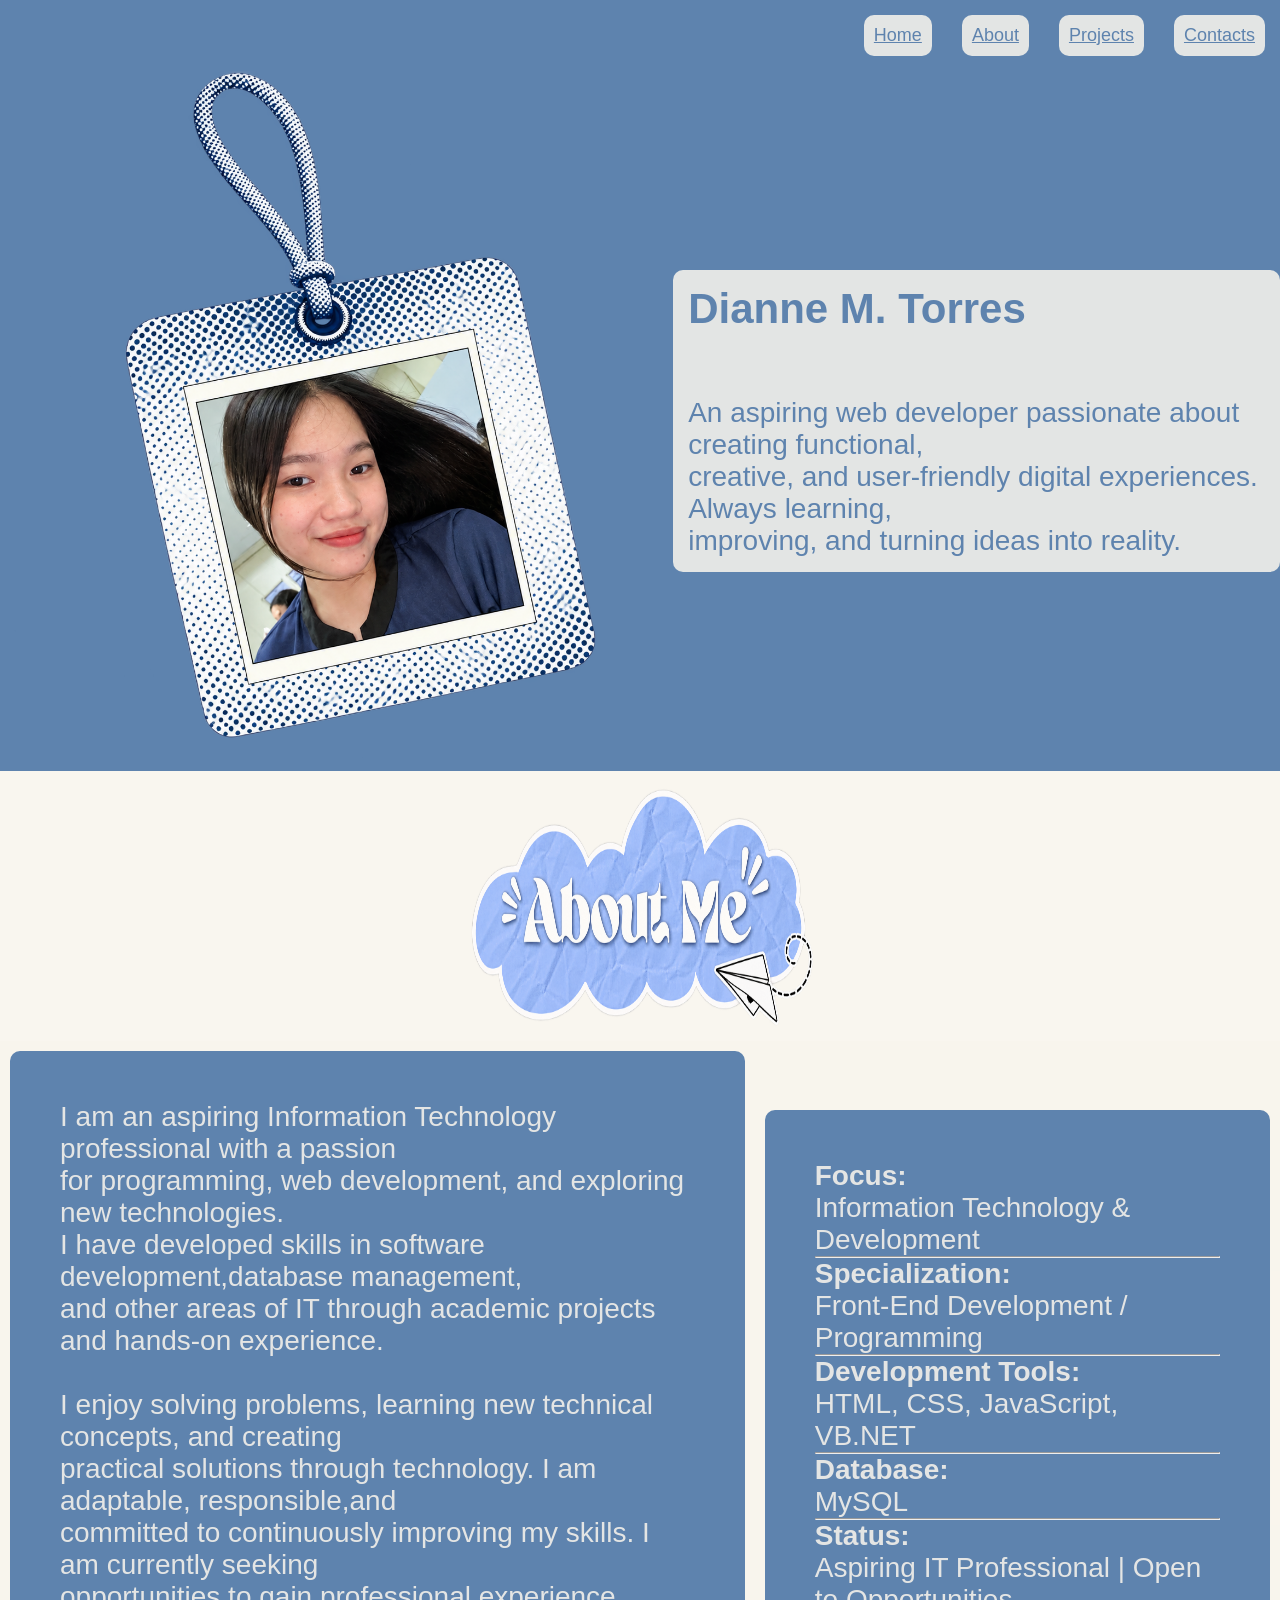
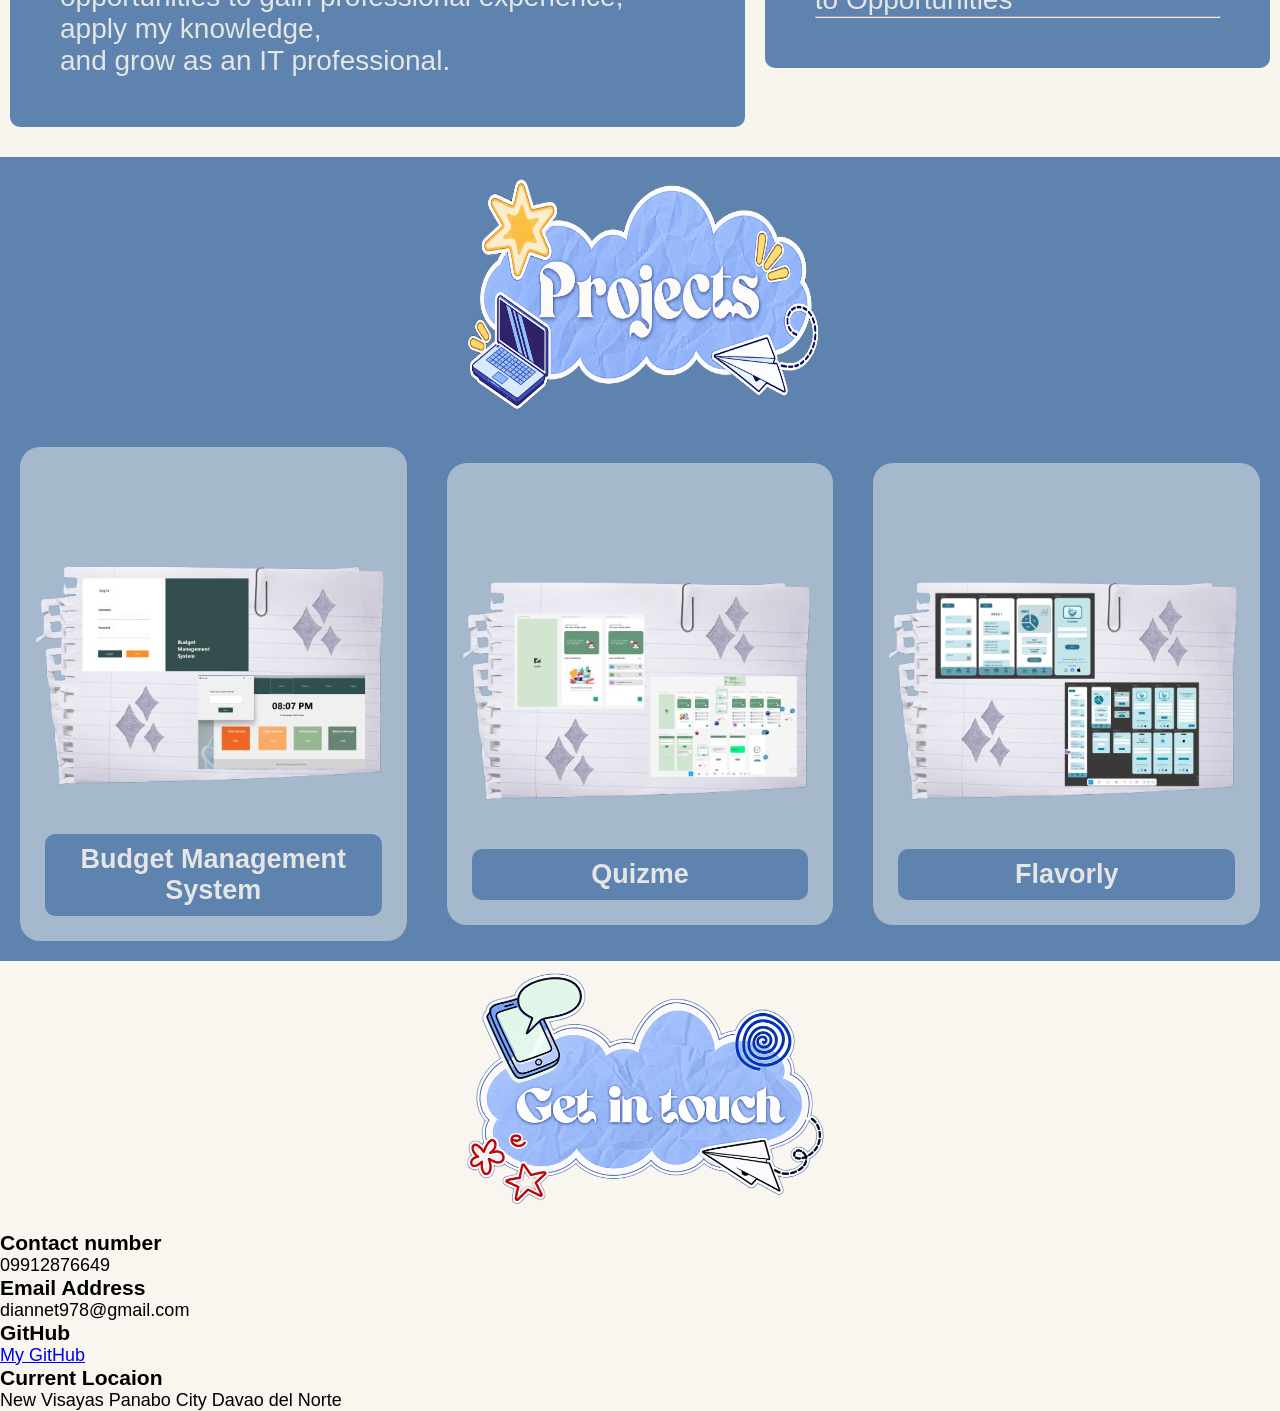
==== index.html @ 31f9a226 "Add files via upload" ====
<!DOCTYPE html>
<html lang="en">

<head>
    <meta charset="UTF-8">
    <meta name="viewport" content="width=device-width, initial-scale=1.0">
    <title>Login</title>
    <link rel="stylesheet" href="mystyle.css">
</head>

<body>

<main>
        <nav>
            <a href="#hme" >Home</a>
            <a href="#about" >About</a>
            <a href="#projects" >Projects</a>
            <a href="#Contact">Contacts</a>
            
        </nav>
    
       <section class="home" id="hme">
        <img src="photos/selpi.png" alt="selpi" class="selpi">
        <div class="myDesc">
            <p><h1>Dianne M. Torres</h1><br> 
            <br>An aspiring web developer passionate about creating functional, <br>
            creative, and user-friendly digital experiences. Always learning, <br>
            improving, and turning ideas into reality.</p>
        </div>
       </section>
       
       <section class="abtm" id="about">
        <div class="abtCloud"><img src="photos/About Me Cloud Sticker.png" alt="about me" class="Cloud"></div>
        <div class="myChar">
            
           <div class="me">
            <p class="label1"></p>
            <p>I am an aspiring Information Technology professional with a passion <br>
               for programming, web development, and exploring new technologies. <br>
               I have developed skills in software development,database management, <br>
               and other areas of IT through academic projects and hands-on experience. <br> <br>

              I enjoy solving problems, learning new technical concepts, and creating <br>
              practical solutions through technology. I am adaptable, responsible,and <br>
              committed to continuously improving my skills. I am currently seeking <br>
              opportunities to gain professional experience, apply my knowledge, <br>
              and grow as an IT professional.
           </div>
              
            <div class="focus">
            <p class="label2"></p>
            <p><h4>Focus:</h4>Information Technology & Development <br> <hr> 
               <h4>Specialization:</h4>Front-End Development / Programming <br><hr>
               <h4>Development Tools:</h4>HTML, CSS, JavaScript, VB.NET <br><hr>
               <h4>Database:</h4>MySQL <br><hr>
               <h4>Status:</h4>Aspiring IT Professional | Open to Opportunities<hr>
            </p>
           </div>     
           </div>
       </section>
       <section class="proj" id="projects">
        <div class="projImg"><img src="photos/projects.png" alt="about me" class="projLabel"></div>
     
        <div class="prototype">
            <div class="proj1"><img src="photos/budgetMan.png" alt=""><p><h2>Budget Management System</h2></p>
            </div>
           <div class="proj2"> <img src="photos/QuizMe.png" alt=""><p><h2>Quizme</h2></p>
            </div>
            <div class="proj3"> <img src="photos/Flavorly.png" alt=""><p><h2>Flavorly</h2></p></div>
        </div>
       </section>
       <section class="Contacts" id="Contact">
          <div class="contactImg"> <img src="photos/contact.png" alt="contact" class="contactLabel"></div>
          <div class="contConatainer">
            <div class="CN"><h3>Contact number</h3><p>09912876649</p></div>
            <div class="EA"><h3>Email Address</h3><p>diannet978@gmail.com</p></div>
          </div>
          <div>
             <div class="GH"><h3>GitHub</h3> <a href="https://github.com/yanii11">My GitHub</a></div>
             <div class="location"><h3>Current Locaion</h3><p>New Visayas Panabo City Davao del Norte</p></div>
          </div>
        </div>

       </section>

    </main>
    <footer>
        <div></div>
    </footer>

     
</body>
</html>
---- mystyle.css ----
* {
    margin: 0;
    padding: 0;
    box-sizing: border-box;
}

body {
    font-family: Arial, sans-serif;
    font-size: 18px;
}
   
nav{
    display: flex;
    justify-content: end;   
    background-color: #5E83AE;
;
    
}
nav a {
    margin: 15px;
    margin-top: 15px;
    color: #5E83AE;
    background-color: #f9f5eddc;
    padding: 10px;
    border-radius: 10px;
    font-size: 18px;
}
.selpi{
    height: 700px;
    width: 700px;
}
.saske{
    width: 400px;
    height: 400px;
    margin-top: 500px;
}
.home{
    display: flex;
    justify-content: center;
    align-items: center;
    background-color: #5E83AE;
    font-size: 28px;
}
.myDesc{
    padding: 15px;
    background-color: #f9f5eddc;
    color: #5E83AE;
    border-radius: 10px;
}
.abtm, .Contacts{
    background-color:#f9f5eddc ;
}
.abtCloud, .projImg, .contactImg{
    display: flex;
    justify-content: center;
    align-items: center;
}
.Cloud, .projLabel, .contactLabel{
   width: 30vw;
    height:30vh;
}
.myChar{
     display: flex;
    justify-content: center;
    align-items: center;
    background-color: #f9f5eddc;
    font-size: 28px;
   padding-bottom: 20px;
   
}
.me, .focus {
     padding: 50px;
    background-color: #5E83AE;
    color: #f9f5eddc;
    border-radius: 10px;
    font-size: 28px;
    margin: 10px;
}
.proj{
    background-color: #5E83AE;
    }
  
.prototype {
    display: flex;
    justify-content: center;
    align-items: center;

}
.prototype img{
width: 100%;
    max-width: 700px;
    max-height: 700px;
}
.prototype h2 {
    text-align: center;
    background-color:#5E83AE ;
    border-radius: 10px;
    padding: 10px;
    margin: 10px;
    color:#f9f5eddc ;
}
 .proj1, .proj2, .proj3 {
    padding: 15px;
    background-color: #f9f5ed77;
    color: #5E83AE;
    border-radius: 20px;
    margin: 20px;
 }
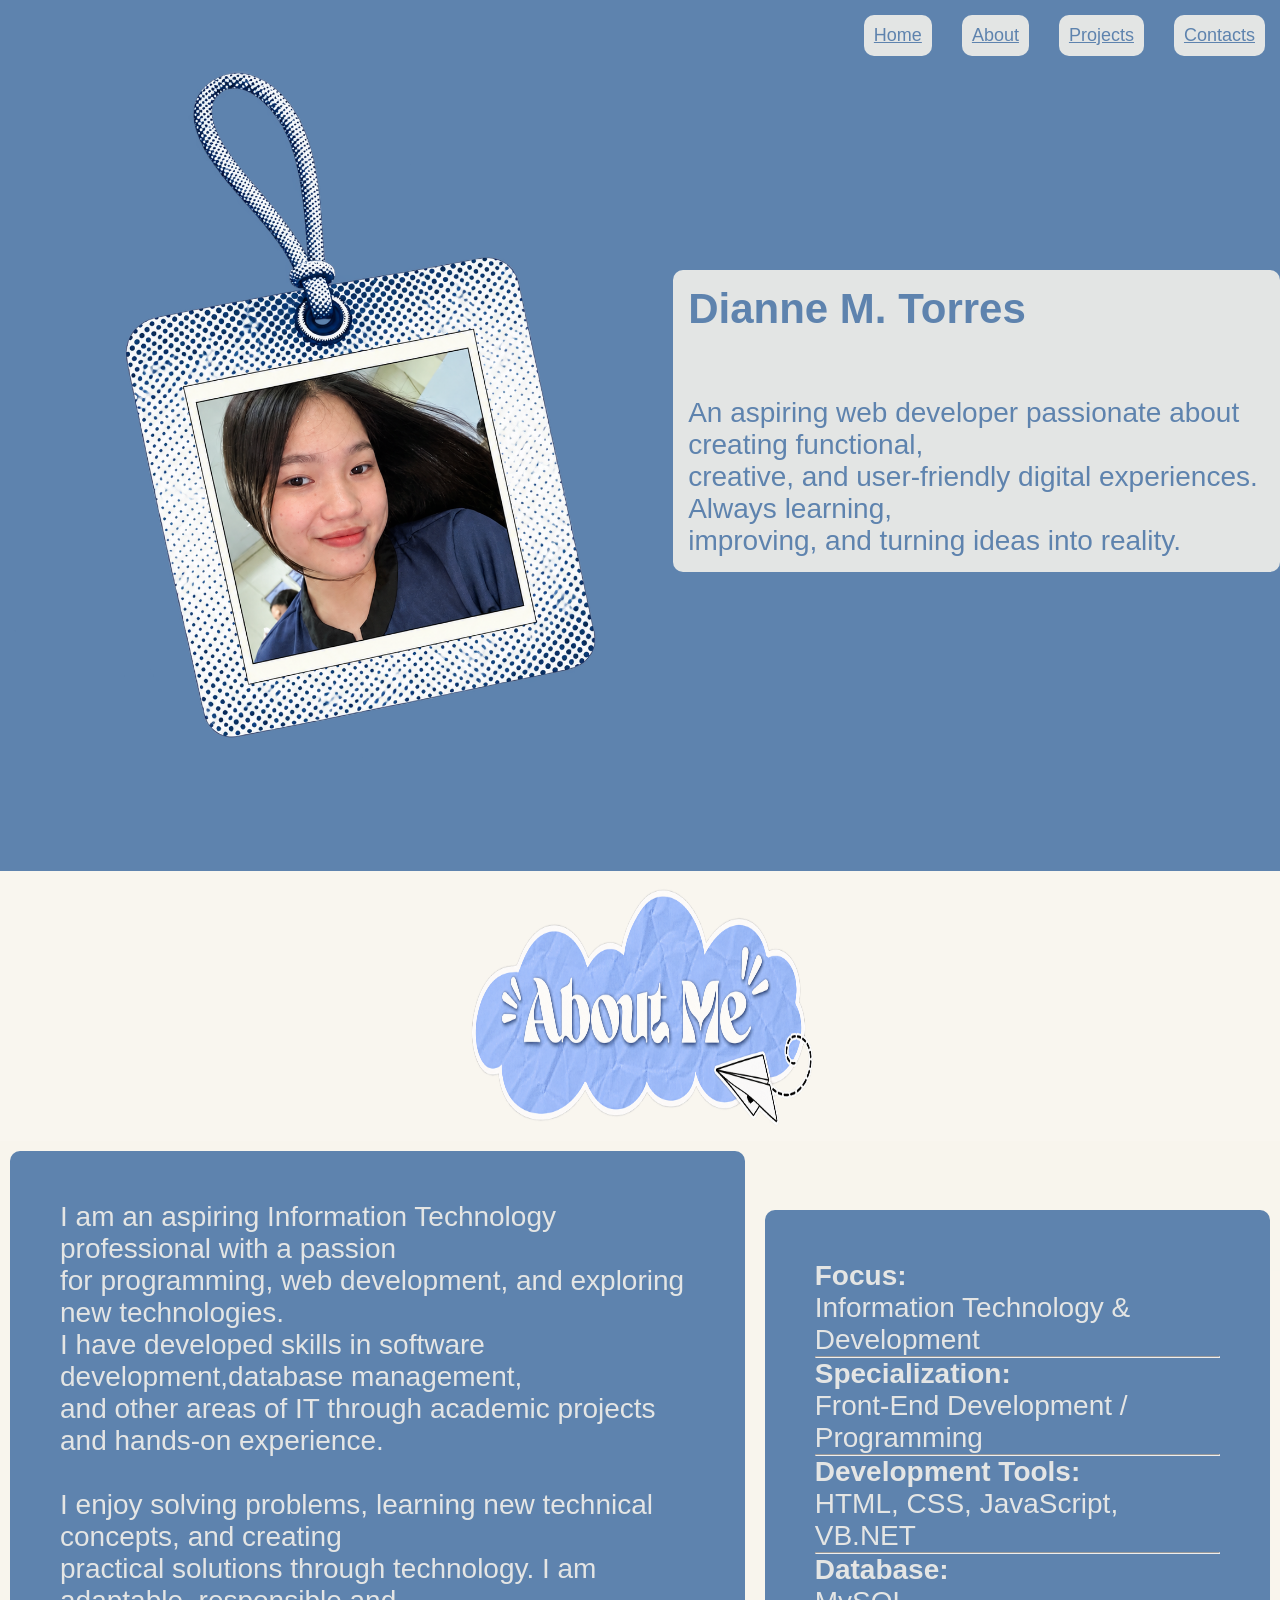
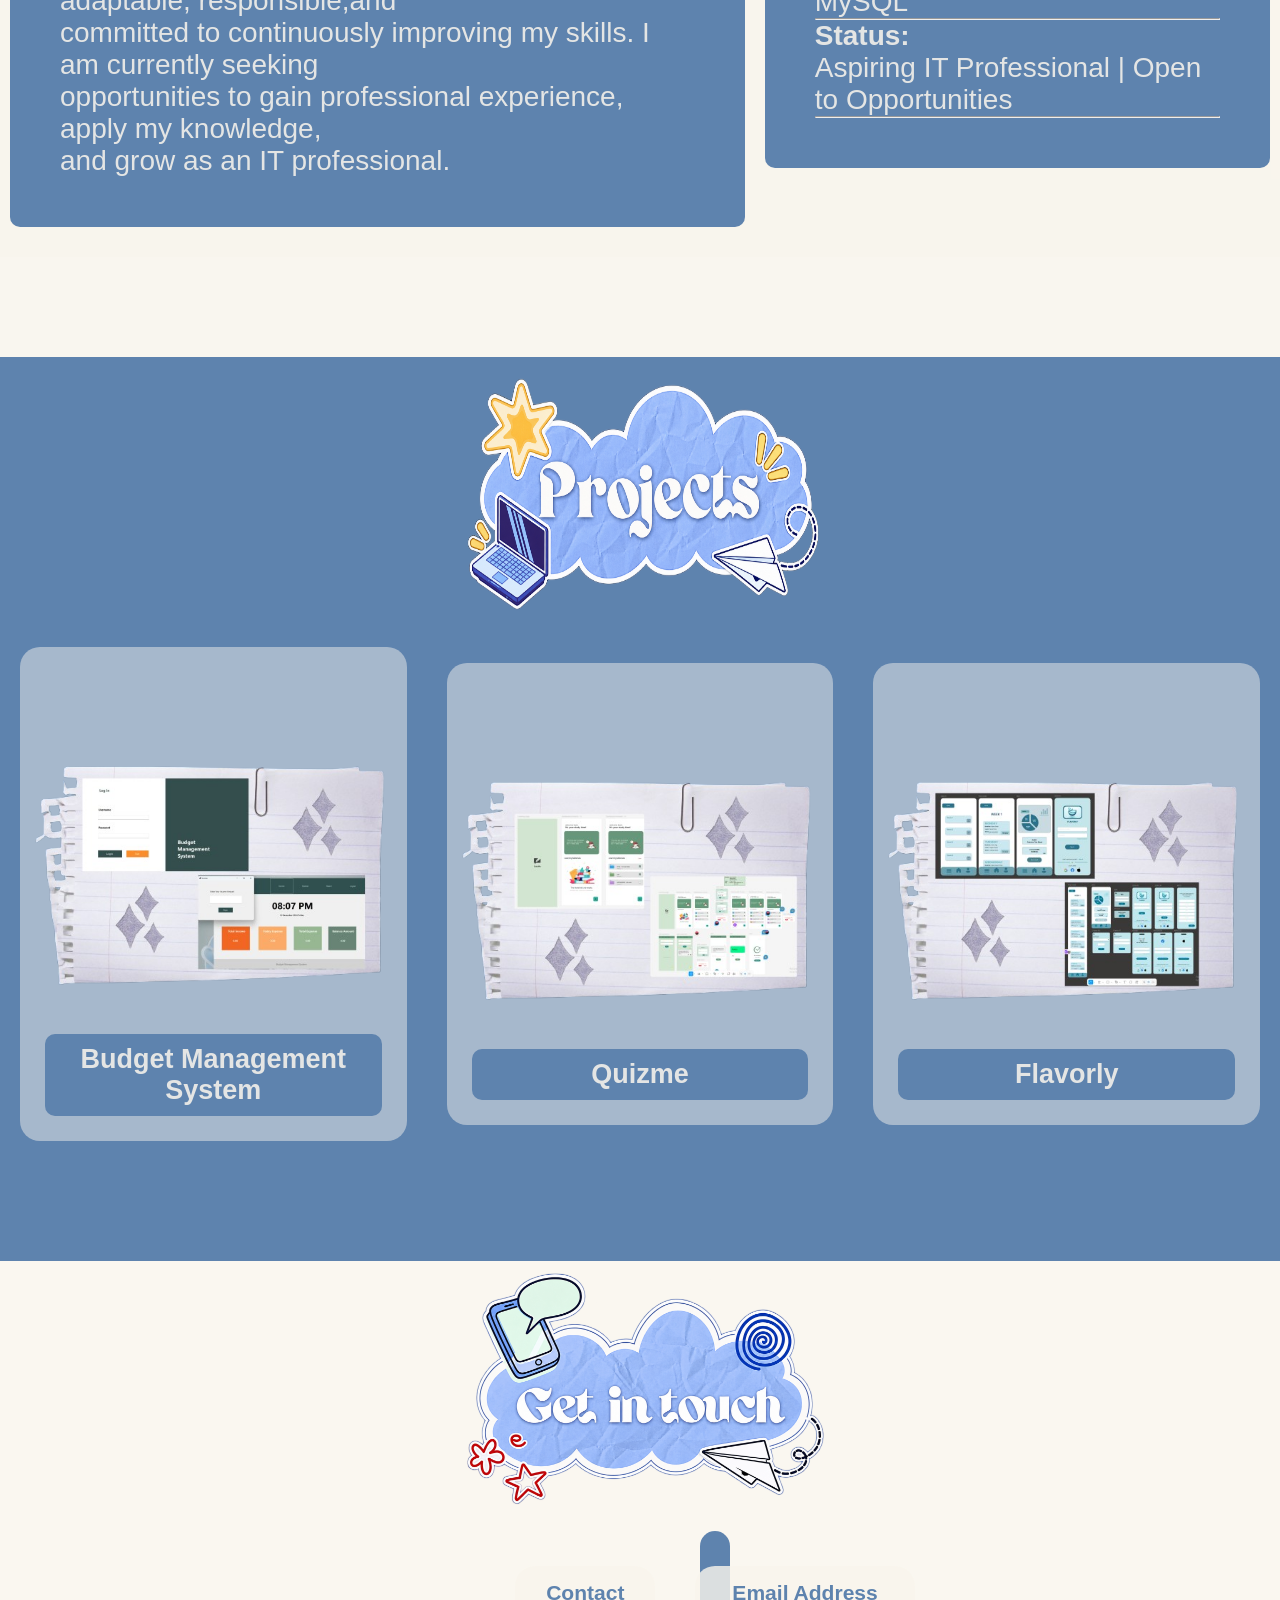
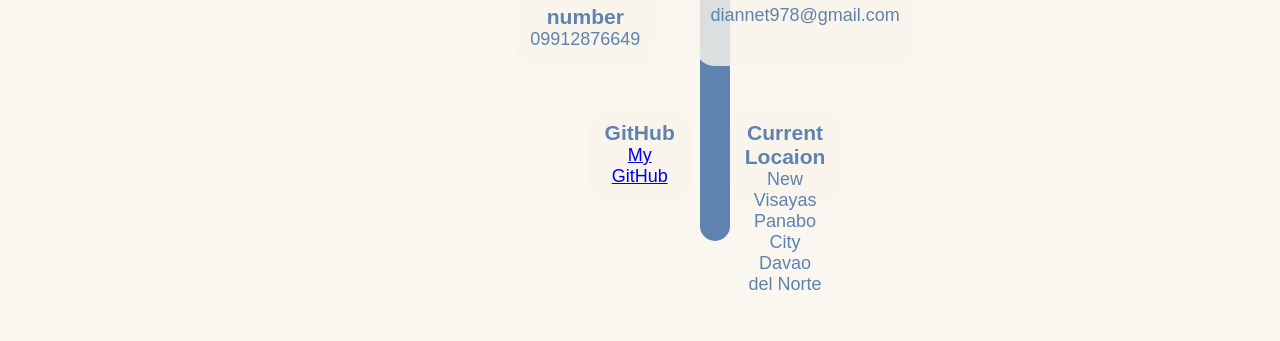
==== commit fe1c8641: "Add files via upload" ====
--- a/index.html
+++ b/index.html
@@ -71,13 +71,15 @@
        </section>
        <section class="Contacts" id="Contact">
           <div class="contactImg"> <img src="photos/contact.png" alt="contact" class="contactLabel"></div>
-          <div class="contConatainer">
+          <div class="contConatainer0">
+          <div class="contConatainer1">
             <div class="CN"><h3>Contact number</h3><p>09912876649</p></div>
             <div class="EA"><h3>Email Address</h3><p>diannet978@gmail.com</p></div>
           </div>
-          <div>
+          <div class="contConatainer2">
              <div class="GH"><h3>GitHub</h3> <a href="https://github.com/yanii11">My GitHub</a></div>
-             <div class="location"><h3>Current Locaion</h3><p>New Visayas Panabo City Davao del Norte</p></div>
+             <div class="loc"><h3>Current Locaion</h3><p>New Visayas Panabo City
+                Davao del Norte</p></div>
           </div>
         </div>
 
--- a/mystyle.css
+++ b/mystyle.css
@@ -40,8 +40,9 @@
     align-items: center;
     background-color: #5E83AE;
     font-size: 28px;
+    padding-bottom: 100px;
 }
-.myDesc{
+.myDesc, .contConatainer0{
     padding: 15px;
     background-color: #f9f5eddc;
     color: #5E83AE;
@@ -49,6 +50,8 @@
 }
 .abtm, .Contacts{
     background-color:#f9f5eddc ;
+    padding-bottom: 100px;
+
 }
 .abtCloud, .projImg, .contactImg{
     display: flex;
@@ -78,13 +81,13 @@
 }
 .proj{
     background-color: #5E83AE;
+    padding-bottom: 100px;
     }
-  
-.prototype {
+    
+.prototype, .contConatainer1, .contConatainer2 {
     display: flex;
     justify-content: center;
     align-items: center;
-
 }
 .prototype img{
 width: 100%;
@@ -106,5 +109,32 @@
     border-radius: 20px;
     margin: 20px;
  }
+ .contConatainer0{
+    background-color: #5E83AE;
+    padding: -100px;
+    border-radius: 30px;
+    margin-left: 700px;
+    margin-right: 700px;
+    
+    
+ }
+ .CN, .GH, .loc, .EA{
+     padding: 15px;
+    background-color: #f9f5edce;
+    color: #5E83AE;
+    border-radius: 20px;
+    margin: 20px;
+    height: 100px;
+    width: 230px;
+    text-align: center;
+ }
+ footer{
+    background-color: #5E83AE;
+ }
+ .Contacts{
+    background-color: #f9f5edce;
+    padding-bottom: 100px;
+    
+ }
 
     
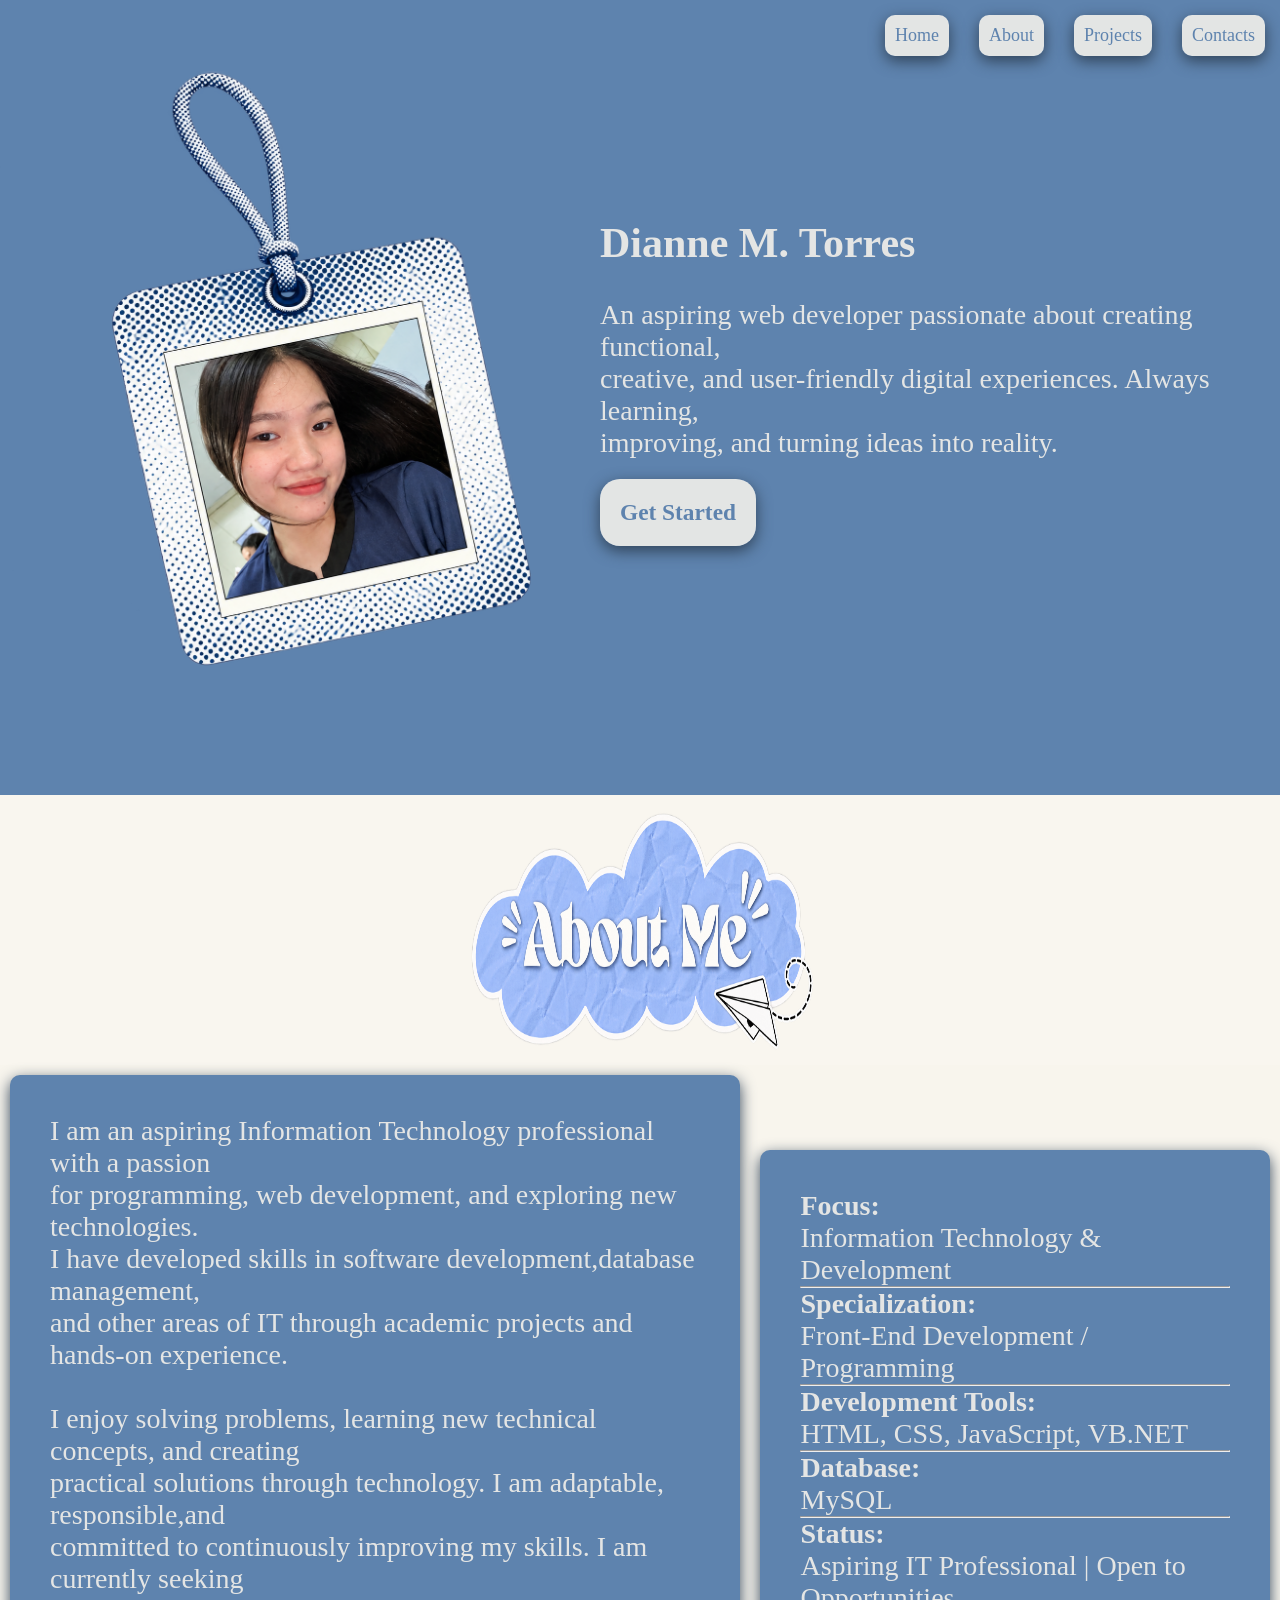
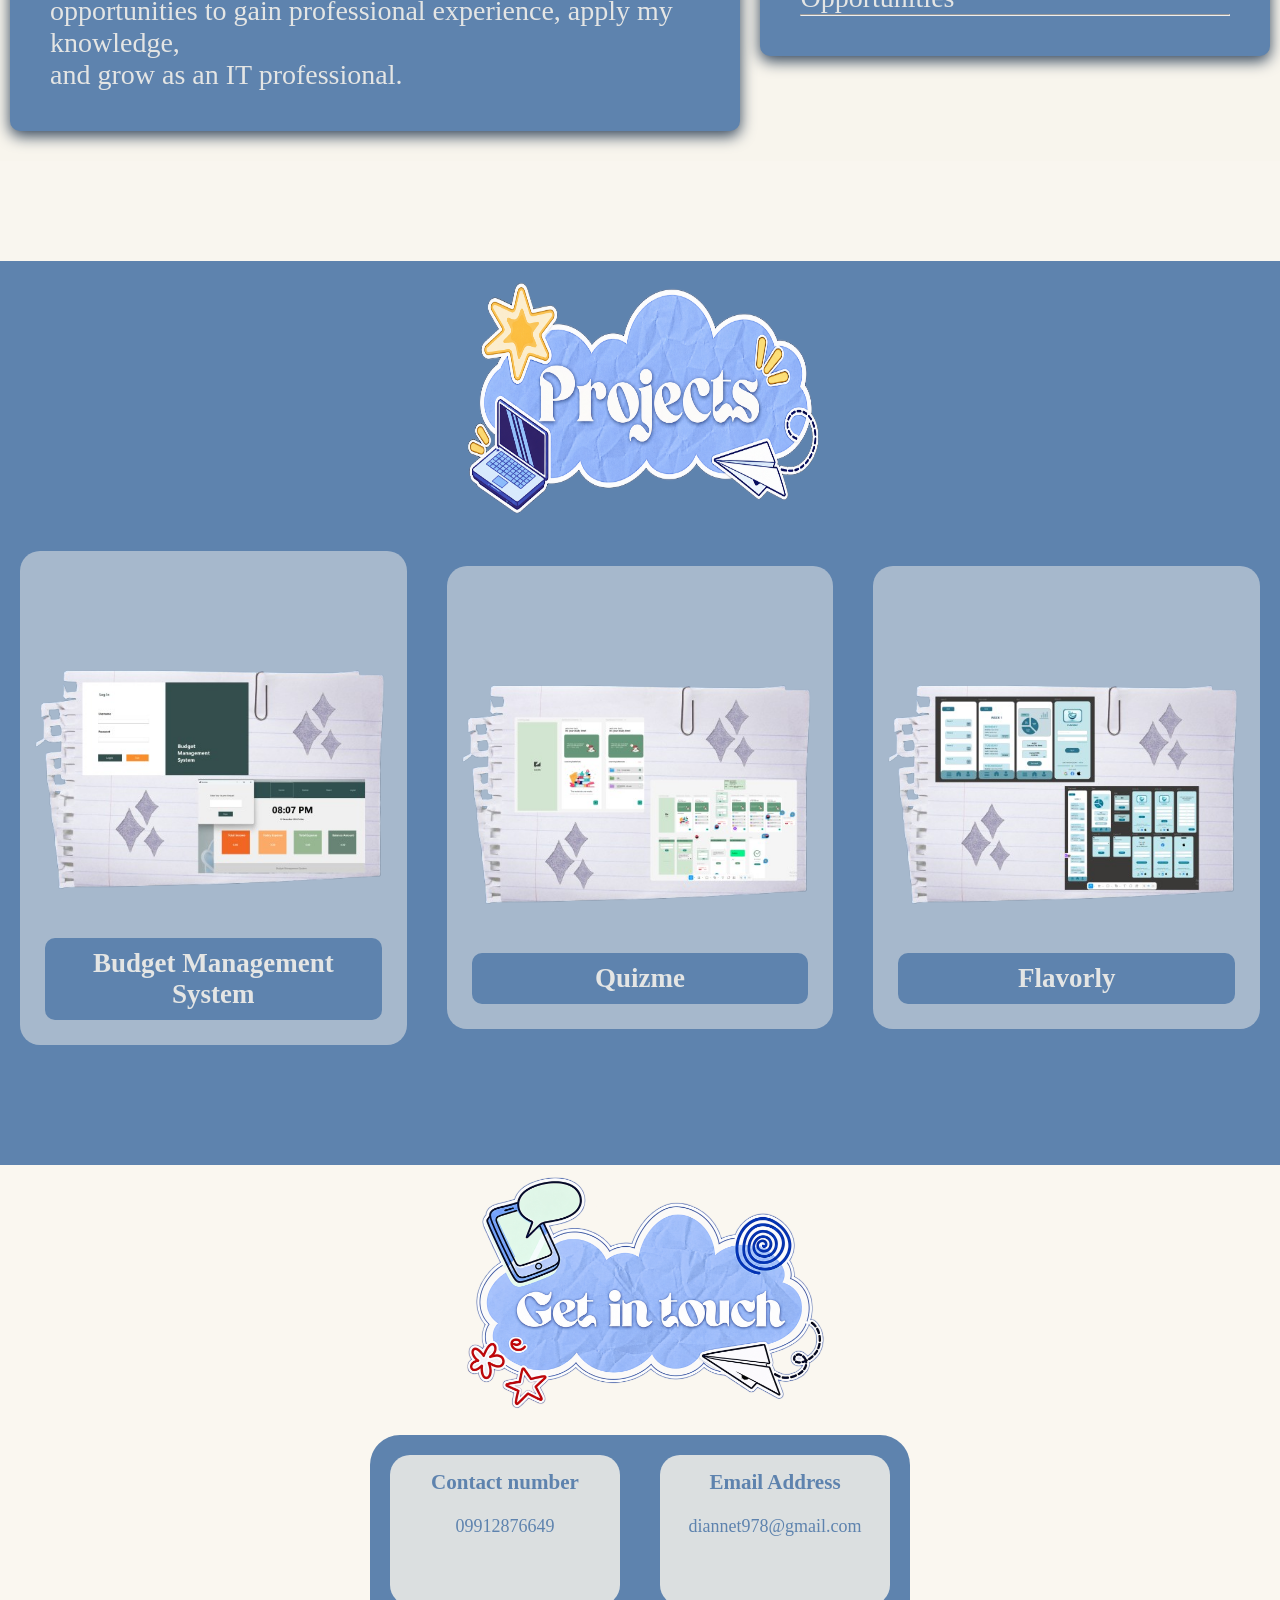
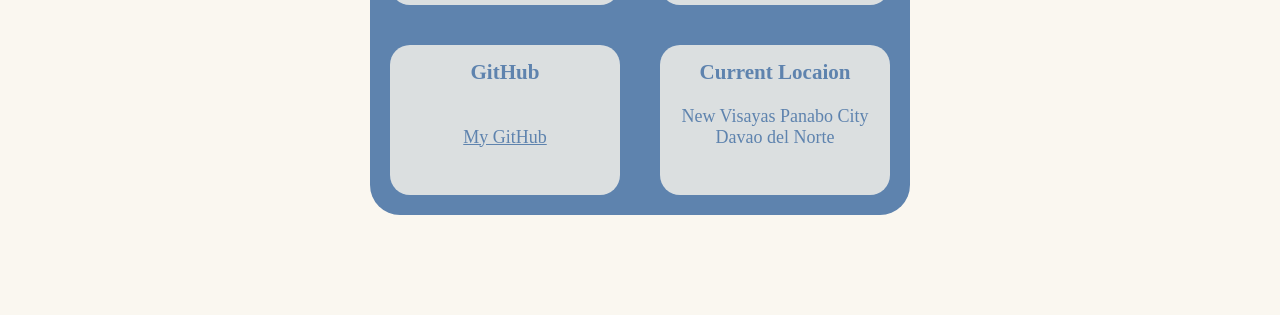
==== commit b88cf96c: "Add files via upload" ====
--- a/index.html
+++ b/index.html
@@ -1,95 +1,128 @@
 <!DOCTYPE html>
 <html lang="en">
 
-<head>
-    <meta charset="UTF-8">
-    <meta name="viewport" content="width=device-width, initial-scale=1.0">
-    <title>Login</title>
-    <link rel="stylesheet" href="mystyle.css">
-</head>
+    <head>
+        <meta charset="UTF-8">
+        <meta name="viewport" content="width=device-width, initial-scale=1.0">
+        <title>Login</title>
+        <link rel="stylesheet" href="mystyle.css">
+    </head>
 
-<body>
+    <body>
 
-<main>
-        <nav>
-            <a href="#hme" >Home</a>
-            <a href="#about" >About</a>
-            <a href="#projects" >Projects</a>
-            <a href="#Contact">Contacts</a>
-            
-        </nav>
-    
-       <section class="home" id="hme">
-        <img src="photos/selpi.png" alt="selpi" class="selpi">
-        <div class="myDesc">
-            <p><h1>Dianne M. Torres</h1><br> 
-            <br>An aspiring web developer passionate about creating functional, <br>
-            creative, and user-friendly digital experiences. Always learning, <br>
-            improving, and turning ideas into reality.</p>
-        </div>
-       </section>
-       
-       <section class="abtm" id="about">
-        <div class="abtCloud"><img src="photos/About Me Cloud Sticker.png" alt="about me" class="Cloud"></div>
-        <div class="myChar">
-            
-           <div class="me">
-            <p class="label1"></p>
-            <p>I am an aspiring Information Technology professional with a passion <br>
-               for programming, web development, and exploring new technologies. <br>
-               I have developed skills in software development,database management, <br>
-               and other areas of IT through academic projects and hands-on experience. <br> <br>
+        <main>
+            <nav>
+                <a href="#hme">Home</a>
+                <a href="#about">About</a>
+                <a href="#projects">Projects</a>
+                <a href="#Contact">Contacts</a>
 
-              I enjoy solving problems, learning new technical concepts, and creating <br>
-              practical solutions through technology. I am adaptable, responsible,and <br>
-              committed to continuously improving my skills. I am currently seeking <br>
-              opportunities to gain professional experience, apply my knowledge, <br>
-              and grow as an IT professional.
-           </div>
-              
-            <div class="focus">
-            <p class="label2"></p>
-            <p><h4>Focus:</h4>Information Technology & Development <br> <hr> 
-               <h4>Specialization:</h4>Front-End Development / Programming <br><hr>
-               <h4>Development Tools:</h4>HTML, CSS, JavaScript, VB.NET <br><hr>
-               <h4>Database:</h4>MySQL <br><hr>
-               <h4>Status:</h4>Aspiring IT Professional | Open to Opportunities<hr>
-            </p>
-           </div>     
-           </div>
-       </section>
-       <section class="proj" id="projects">
-        <div class="projImg"><img src="photos/projects.png" alt="about me" class="projLabel"></div>
-     
-        <div class="prototype">
-            <div class="proj1"><img src="photos/budgetMan.png" alt=""><p><h2>Budget Management System</h2></p>
-            </div>
-           <div class="proj2"> <img src="photos/QuizMe.png" alt=""><p><h2>Quizme</h2></p>
-            </div>
-            <div class="proj3"> <img src="photos/Flavorly.png" alt=""><p><h2>Flavorly</h2></p></div>
-        </div>
-       </section>
-       <section class="Contacts" id="Contact">
-          <div class="contactImg"> <img src="photos/contact.png" alt="contact" class="contactLabel"></div>
-          <div class="contConatainer0">
-          <div class="contConatainer1">
-            <div class="CN"><h3>Contact number</h3><p>09912876649</p></div>
-            <div class="EA"><h3>Email Address</h3><p>diannet978@gmail.com</p></div>
-          </div>
-          <div class="contConatainer2">
-             <div class="GH"><h3>GitHub</h3> <a href="https://github.com/yanii11">My GitHub</a></div>
-             <div class="loc"><h3>Current Locaion</h3><p>New Visayas Panabo City
-                Davao del Norte</p></div>
-          </div>
-        </div>
+            </nav>
 
-       </section>
+            <section class="home" id="hme">
+                <img src="photos/selpi.png" alt="selpi" class="selpi">
+                <div>
+                    <h1>Dianne M. Torres</h1><br>
 
-    </main>
-    <footer>
-        <div></div>
-    </footer>
+                    <p>An aspiring web developer passionate about creating
+                        functional, <br>
+                        creative, and user-friendly digital experiences. Always
+                        learning, <br>
+                        improving, and turning ideas into reality.</p>
 
-     
-</body>
+                    <div class="btn">
+
+                        <a href="#Contact"> Get Started</a></div>
+                </div>
+
+            </section>
+
+            <section class="abtm" id="about">
+                <div class="abtCloud"><img
+                        src="photos/About Me Cloud Sticker.png" alt="about me"
+                        class="Cloud"></div>
+                <div class="myChar">
+
+                    <div class="me">
+                        <p class="label1"></p>
+                        <p>I am an aspiring Information Technology professional
+                            with a passion <br>
+                            for programming, web development, and exploring new
+                            technologies. <br>
+                            I have developed skills in software
+                            development,database management, <br>
+                            and other areas of IT through academic projects and
+                            hands-on experience. <br> <br>
+
+                            I enjoy solving problems, learning new technical
+                            concepts, and creating <br>
+                            practical solutions through technology. I am
+                            adaptable, responsible,and <br>
+                            committed to continuously improving my skills. I am
+                            currently seeking <br>
+                            opportunities to gain professional experience, apply
+                            my knowledge, <br>
+                            and grow as an IT professional.
+                        </div>
+
+                        <div class="focus">
+                            <p class="label2"></p>
+                            <p><h4>Focus:</h4>Information Technology &
+                                Development <br> <hr>
+                                <h4>Specialization:</h4>Front-End Development /
+                                Programming <br><hr>
+                                <h4>Development Tools:</h4>HTML, CSS,
+                                JavaScript, VB.NET <br><hr>
+                                <h4>Database:</h4>MySQL <br><hr>
+                                <h4>Status:</h4>Aspiring IT Professional | Open
+                                to Opportunities<hr>
+                            </p>
+                        </div>
+                    </div>
+                </section>
+                <section class="proj" id="projects">
+                    <div class="projImg"><img src="photos/projects.png"
+                            alt="about me" class="projLabel"></div>
+
+                    <div class="prototype">
+                        <div class="proj1"><img src="photos/budgetMan.png"
+                                alt><p><h2>Budget Management System</h2></p>
+                        </div>
+                        <div class="proj2"> <img src="photos/QuizMe.png"
+                                alt><p><h2>Quizme</h2></p>
+                        </div>
+                        <div class="proj3"> <img src="photos/Flavorly.png"
+                                alt><p><h2>Flavorly</h2></p></div>
+                    </div>
+                </section>
+                <section class="Contacts" id="Contact">
+                    <div class="contactImg"> <img src="photos/contact.png"
+                            alt="contact" class="contactLabel"></div>
+                    <div style="display: flex; justify-content: center;">
+                        <div class="contConatainer0">
+                            <div class="contConatainer1">
+                                <div class="CN"><h3>Contact
+                                        number</h3><br><p>09912876649</p></div>
+                                <div class="EA"><h3>Email
+                                        Address</h3><br><p>diannet978@gmail.com</p></div>
+                            </div>
+                            <div class="contConatainer2">
+                                <div class="GH"><h3>GitHub</h3> <br></br><a
+                                    href="https://github.com/yanii11">My
+                                    GitHub</a></div>
+                            <div class="loc"><h3>Current Locaion</h3><br><p>New
+                                    Visayas Panabo City
+                                    Davao del Norte</p></div>
+                        </div>
+                    </div>
+                </div>
+
+            </section>
+
+        </main>
+        <footer>
+            <div></div>
+        </footer>
+
+    </body>
 </html>
--- a/mystyle.css
+++ b/mystyle.css
@@ -1,140 +1,200 @@
 * {
-    margin: 0;
-    padding: 0;
-    box-sizing: border-box;
+  margin: 0;
+  padding: 0;
+  box-sizing: border-box;
 }
 
 body {
-    font-family: Arial, sans-serif;
-    font-size: 18px;
-}
-   
-nav{
-    display: flex;
-    justify-content: end;   
-    background-color: #5E83AE;
-;
-    
+  font-family: cursive;
+  font-size: 18px;
+}
+
+nav {
+  display: flex;
+  justify-content: end;
+  background-color: #5e83ae;
 }
 nav a {
-    margin: 15px;
-    margin-top: 15px;
-    color: #5E83AE;
-    background-color: #f9f5eddc;
-    padding: 10px;
-    border-radius: 10px;
-    font-size: 18px;
-}
-.selpi{
-    height: 700px;
-    width: 700px;
-}
-.saske{
-    width: 400px;
-    height: 400px;
-    margin-top: 500px;
-}
-.home{
-    display: flex;
-    justify-content: center;
-    align-items: center;
-    background-color: #5E83AE;
-    font-size: 28px;
-    padding-bottom: 100px;
-}
-.myDesc, .contConatainer0{
-    padding: 15px;
-    background-color: #f9f5eddc;
-    color: #5E83AE;
-    border-radius: 10px;
-}
-.abtm, .Contacts{
-    background-color:#f9f5eddc ;
-    padding-bottom: 100px;
-
-}
-.abtCloud, .projImg, .contactImg{
-    display: flex;
-    justify-content: center;
-    align-items: center;
-}
-.Cloud, .projLabel, .contactLabel{
-   width: 30vw;
-    height:30vh;
-}
-.myChar{
-     display: flex;
-    justify-content: center;
-    align-items: center;
-    background-color: #f9f5eddc;
-    font-size: 28px;
-   padding-bottom: 20px;
-   
-}
-.me, .focus {
-     padding: 50px;
-    background-color: #5E83AE;
-    color: #f9f5eddc;
-    border-radius: 10px;
-    font-size: 28px;
-    margin: 10px;
-}
-.proj{
-    background-color: #5E83AE;
-    padding-bottom: 100px;
-    }
-    
-.prototype, .contConatainer1, .contConatainer2 {
-    display: flex;
-    justify-content: center;
-    align-items: center;
-}
-.prototype img{
-width: 100%;
-    max-width: 700px;
-    max-height: 700px;
+  text-decoration: none;
+  margin: 15px;
+  margin-top: 15px;
+  color: #5e83ae;
+  background-color: #f9f5eddc;
+  padding: 10px;
+  border-radius: 10px;
+  font-size: 18px;
+  box-shadow: 0 5px 15px #304359;
+}
+.selpi {
+  height: auto;
+  width: 600px;
+}
+
+.home {
+  display: flex;
+  justify-content: center;
+  align-items: center;
+  background-color: #5e83ae;
+  font-size: 28px;
+  padding-bottom: 100px;
+}
+.home h1,
+p {
+  color: #f9f5eddc;
+}
+
+.btn {
+  text-decoration: none;
+  margin-top: 20px;
+  width: fit-content;
+  padding: 20px;
+  background-color: #f9f5eddc;
+  color: #5e83ae;
+  font-size: smaller;
+  font-weight: bold;
+  border-radius: 20px;
+  box-shadow: 0 5px 15px #304359;
+}
+.btn a {
+  text-decoration: none;
+}
+a:hover,
+.btn:hover {
+  padding: 18px;
+  transition: 0.1s;
+}
+
+.home a {
+  color: #5e83ae;
+}
+/*ABOUT ME*/
+.abtm,
+.Contacts {
+  background-color: #f9f5eddc;
+  padding-bottom: 100px;
+}
+.abtCloud,
+.projImg,
+.contactImg {
+  display: flex;
+  justify-content: center;
+  align-items: center;
+}
+.Cloud,
+.projLabel,
+.contactLabel {
+  width: 30vw;
+  height: 30vh;
+}
+.myChar {
+  display: flex;
+  justify-content: center;
+  align-items: center;
+  background-color: #f9f5eddc;
+  font-size: 28px;
+  padding-bottom: 20px;
+}
+
+.me,
+.focus {
+  padding: 40px;
+  background-color: #5e83ae;
+  color: #f9f5eddc;
+  border-radius: 10px;
+  font-size: 28px;
+  margin: 10px;
+  box-shadow: 0 5px 15px #304359;
+}
+.me:hover,
+.focus:hover {
+  padding: 60px;
+  transition: 0.1s;
+}
+/*PROJECT*/
+.proj {
+  background-color: #5e83ae;
+  padding-bottom: 100px;
+}
+
+.prototype,
+.contConatainer1,
+.contConatainer2 {
+  display: flex;
+  justify-content: center;
+  align-items: center;
+}
+.prototype img {
+  width: 100%;
+  max-width: 700px;
+  max-height: 700px;
+  
 }
 .prototype h2 {
-    text-align: center;
-    background-color:#5E83AE ;
-    border-radius: 10px;
-    padding: 10px;
-    margin: 10px;
-    color:#f9f5eddc ;
-}
- .proj1, .proj2, .proj3 {
-    padding: 15px;
-    background-color: #f9f5ed77;
-    color: #5E83AE;
-    border-radius: 20px;
-    margin: 20px;
- }
- .contConatainer0{
-    background-color: #5E83AE;
-    padding: -100px;
-    border-radius: 30px;
-    margin-left: 700px;
-    margin-right: 700px;
-    
-    
- }
- .CN, .GH, .loc, .EA{
-     padding: 15px;
-    background-color: #f9f5edce;
-    color: #5E83AE;
-    border-radius: 20px;
-    margin: 20px;
-    height: 100px;
-    width: 230px;
-    text-align: center;
- }
- footer{
-    background-color: #5E83AE;
- }
- .Contacts{
-    background-color: #f9f5edce;
-    padding-bottom: 100px;
-    
- }
-
-    +  text-align: center;
+  background-color: #5e83ae;
+  border-radius: 10px;
+  padding: 10px;
+  margin: 10px;
+  color: #f9f5eddc;
+}
+.proj1,
+.proj2,
+.proj3 {
+  padding: 15px;
+  background-color: #f9f5ed77;
+  color: #5e83ae;
+  border-radius: 20px;
+  margin: 20px;
+ 
+}
+.proj1:hover,
+.proj2:hover,
+.proj3:hover {
+  padding: 30px;
+  transition: 0.1s;
+   box-shadow: 0 5px 15px #304359;
+}
+.contConatainer0 {
+  background-color: #5e83ae;
+  border-radius: 30px;
+  width: min-content;
+  
+}
+.contConatainer0:hover {
+  padding: 30px;
+  transition: 0.1s;
+   box-shadow: 0 5px 15px #304359;
+}
+
+.CN,
+.GH,
+.loc,
+.EA {
+  padding: 15px;
+  background-color: #f9f5edce;
+  color: #5e83ae;
+  border-radius: 20px;
+  margin: 20px;
+  height: 150px;
+  width: 230px;
+  text-align: center;
+
+}
+.CN:hover,
+.GH:hover,
+.loc:hover,
+.EA:hover{
+  background-color: white;
+  transition: 0.1s;
+  box-shadow: 0 5px 15px #304359;
+} 
+.Contacts p {
+  color: #5e83ae;
+}
+.Contacts a {
+  color: #5e83ae;
+}
+.Contacts {
+  background-color: #f9f5edce;
+  padding-bottom: 100px;
+}
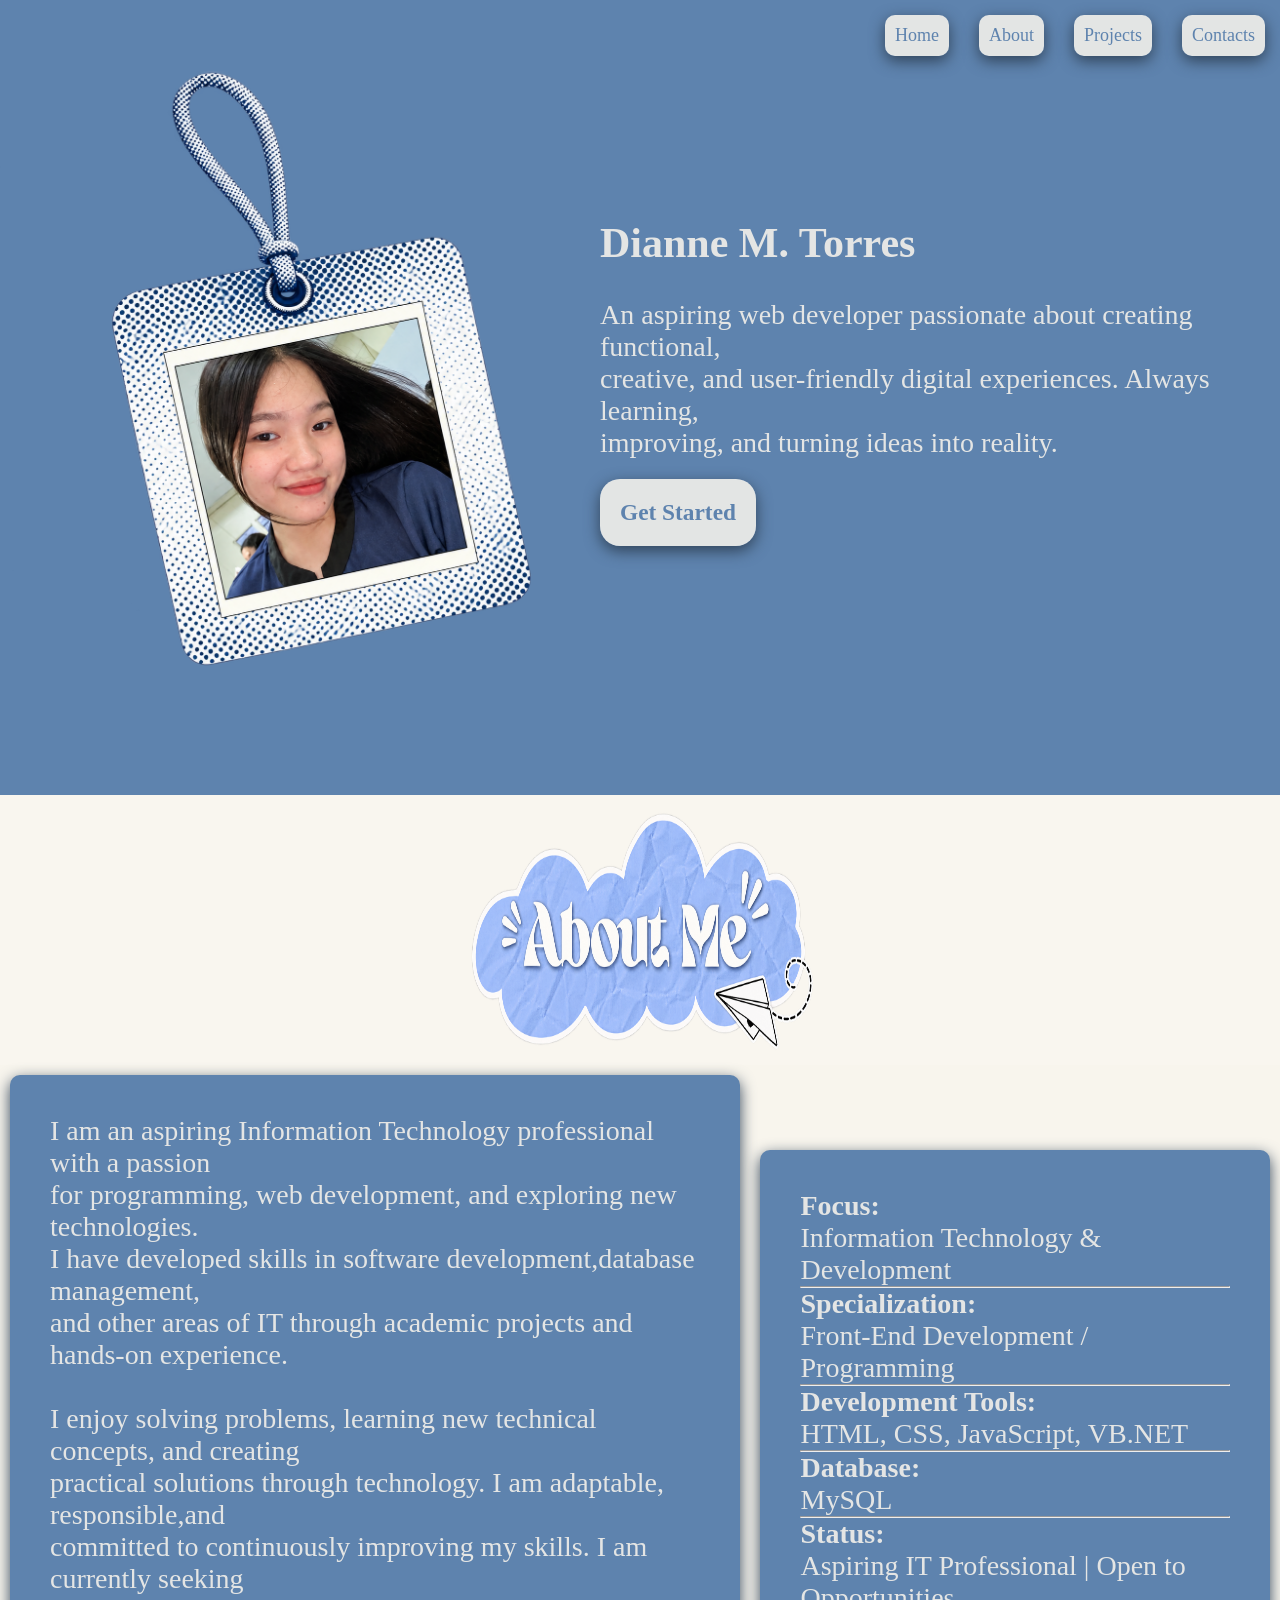
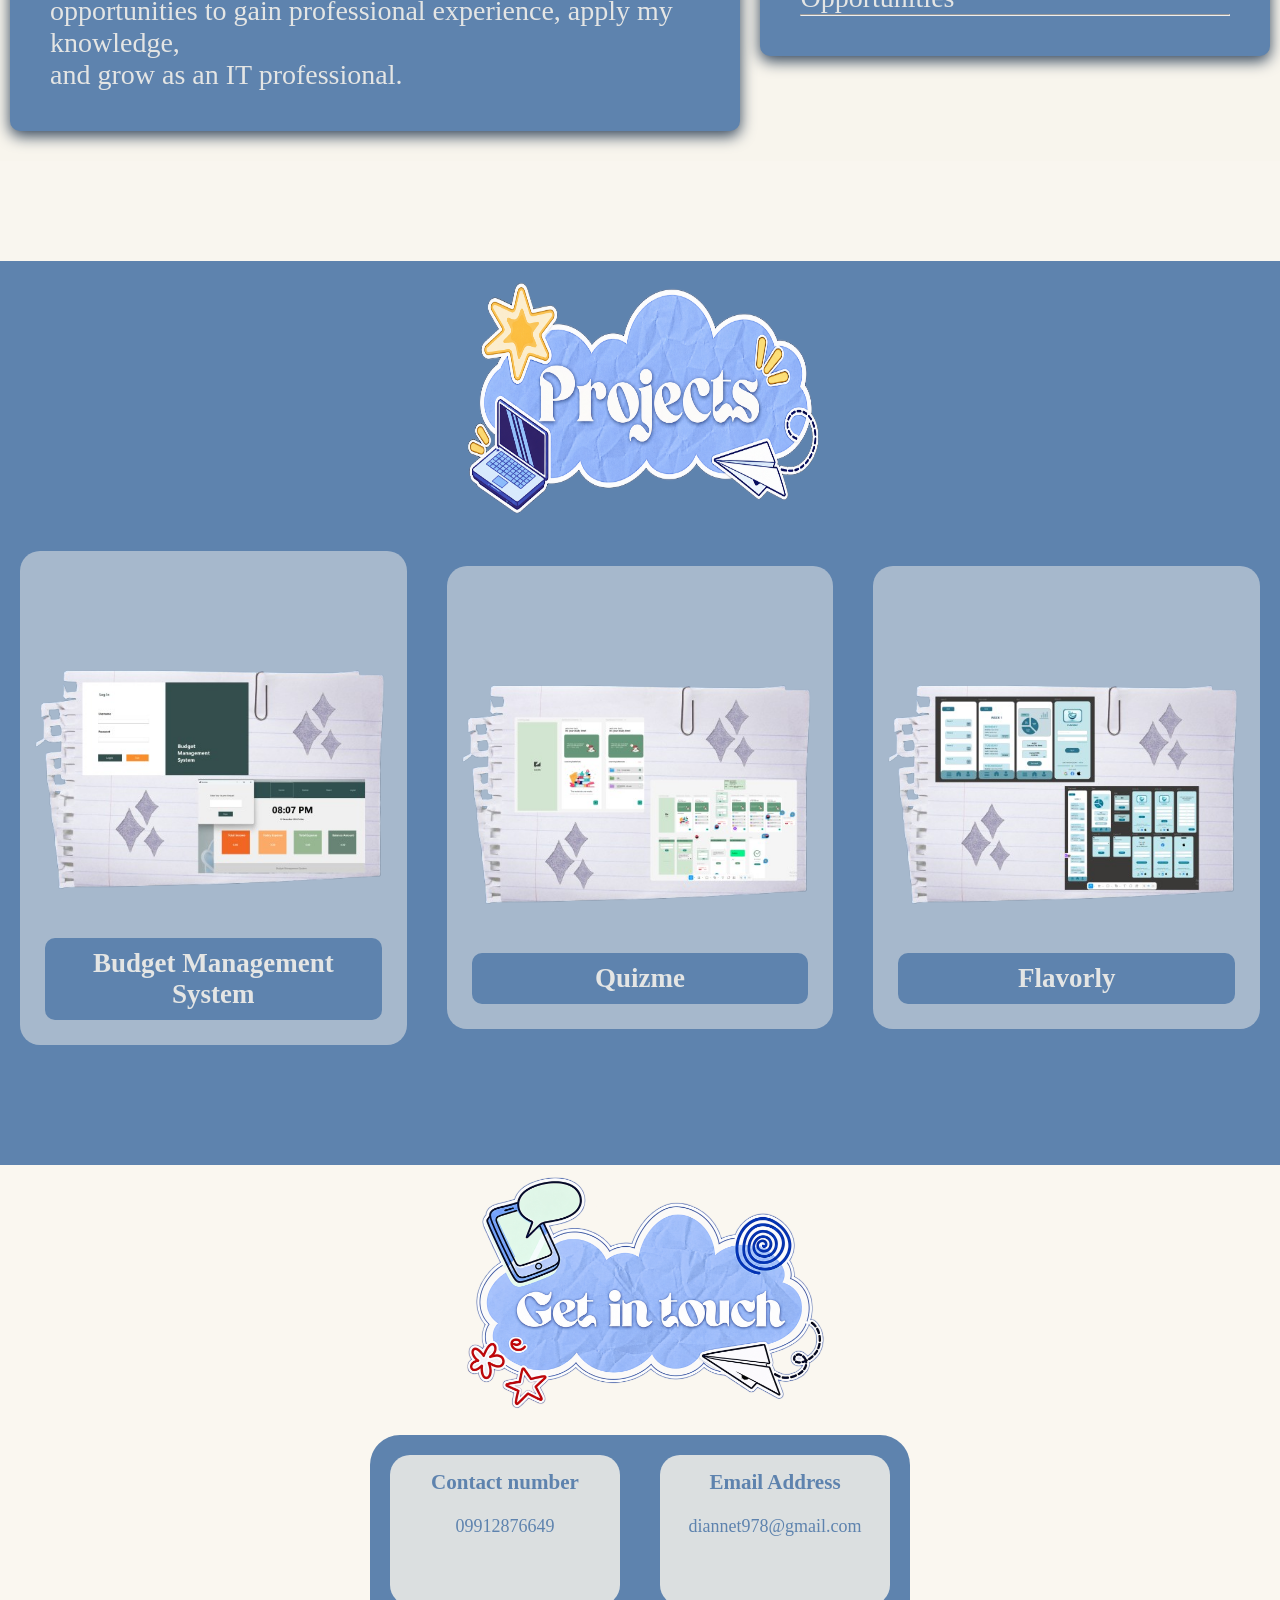
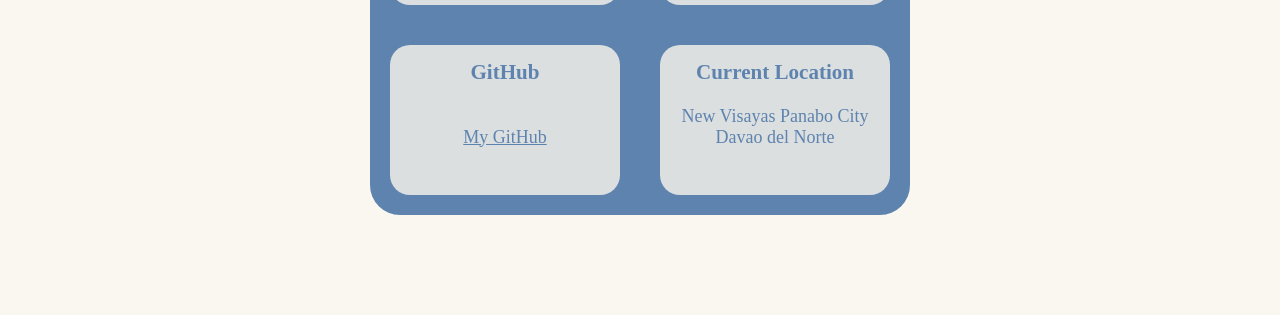
==== commit a48eea3f: "Update index.html" ====
--- a/index.html
+++ b/index.html
@@ -110,7 +110,7 @@
                                 <div class="GH"><h3>GitHub</h3> <br></br><a
                                     href="https://github.com/yanii11">My
                                     GitHub</a></div>
-                            <div class="loc"><h3>Current Locaion</h3><br><p>New
+                            <div class="loc"><h3>Current Location</h3><br><p>New
                                     Visayas Panabo City
                                     Davao del Norte</p></div>
                         </div>
@@ -125,4 +125,4 @@
         </footer>
 
     </body>
-</html>+</html>
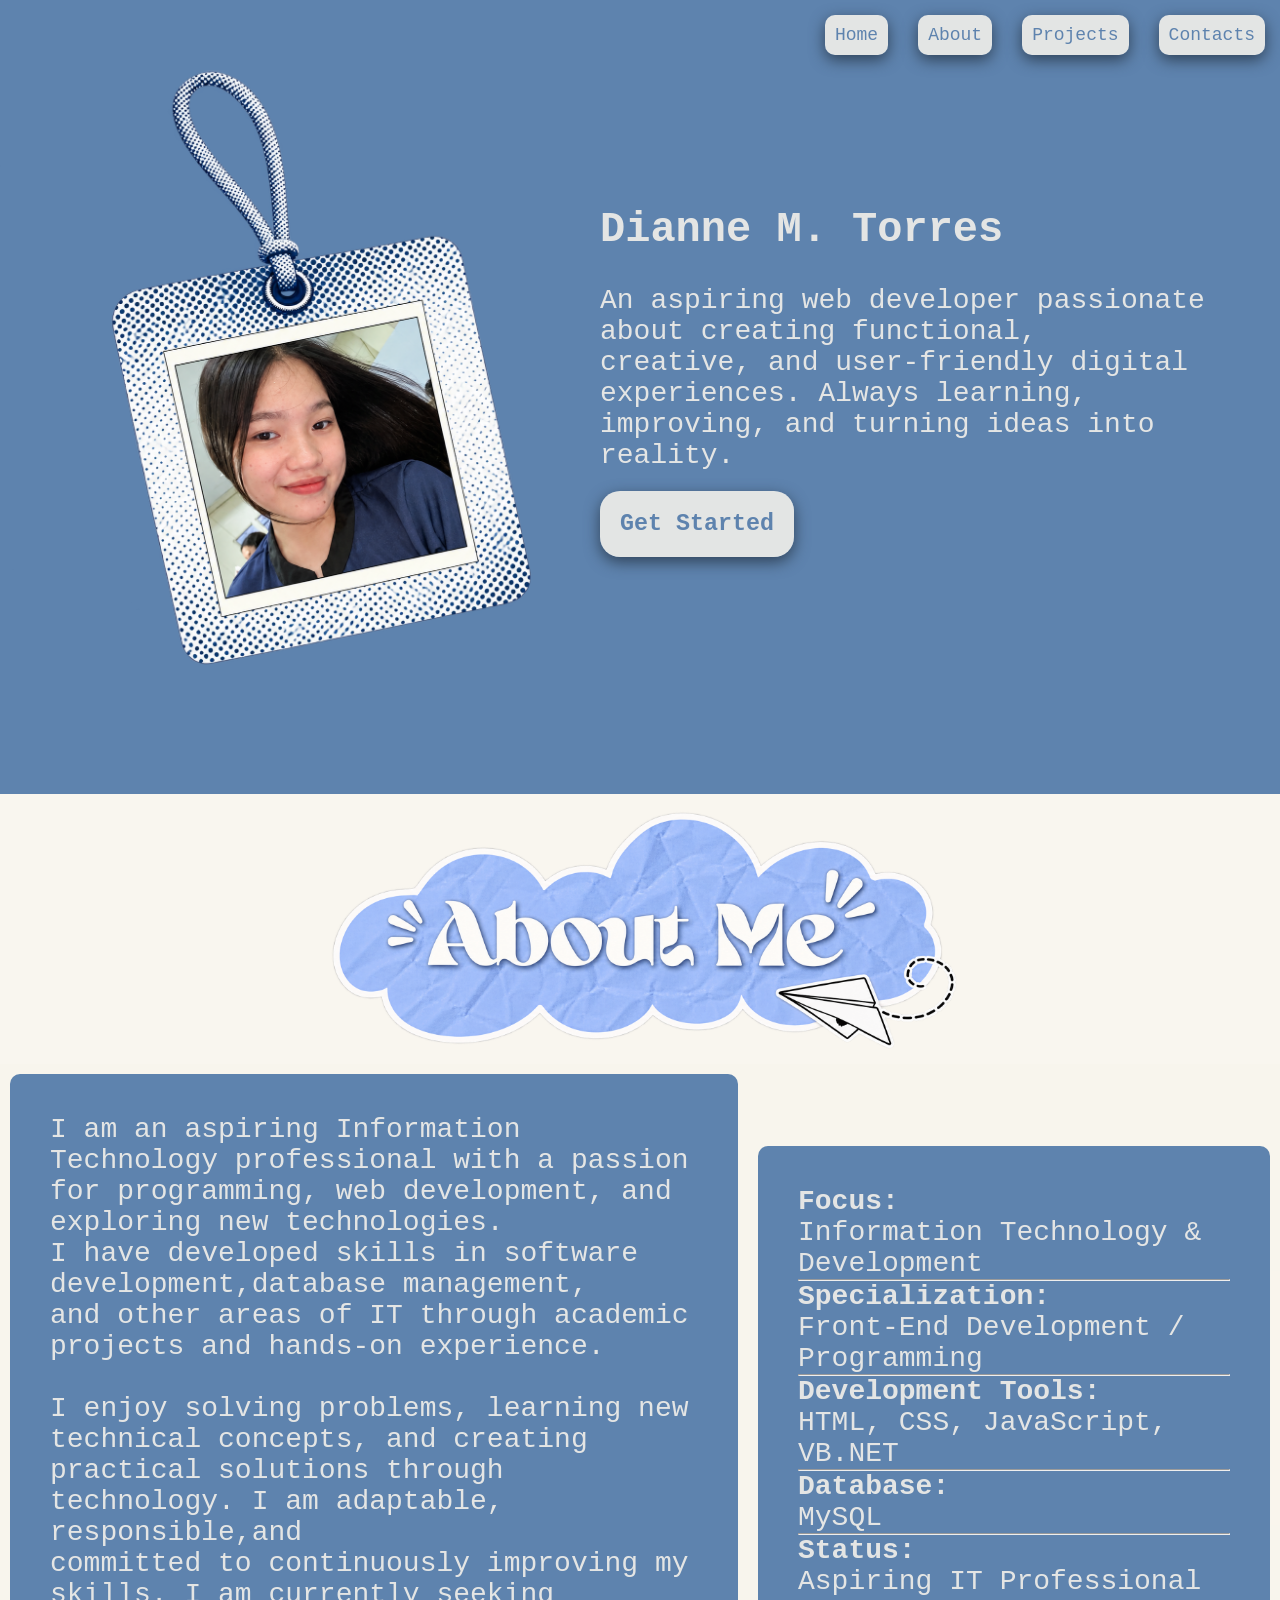
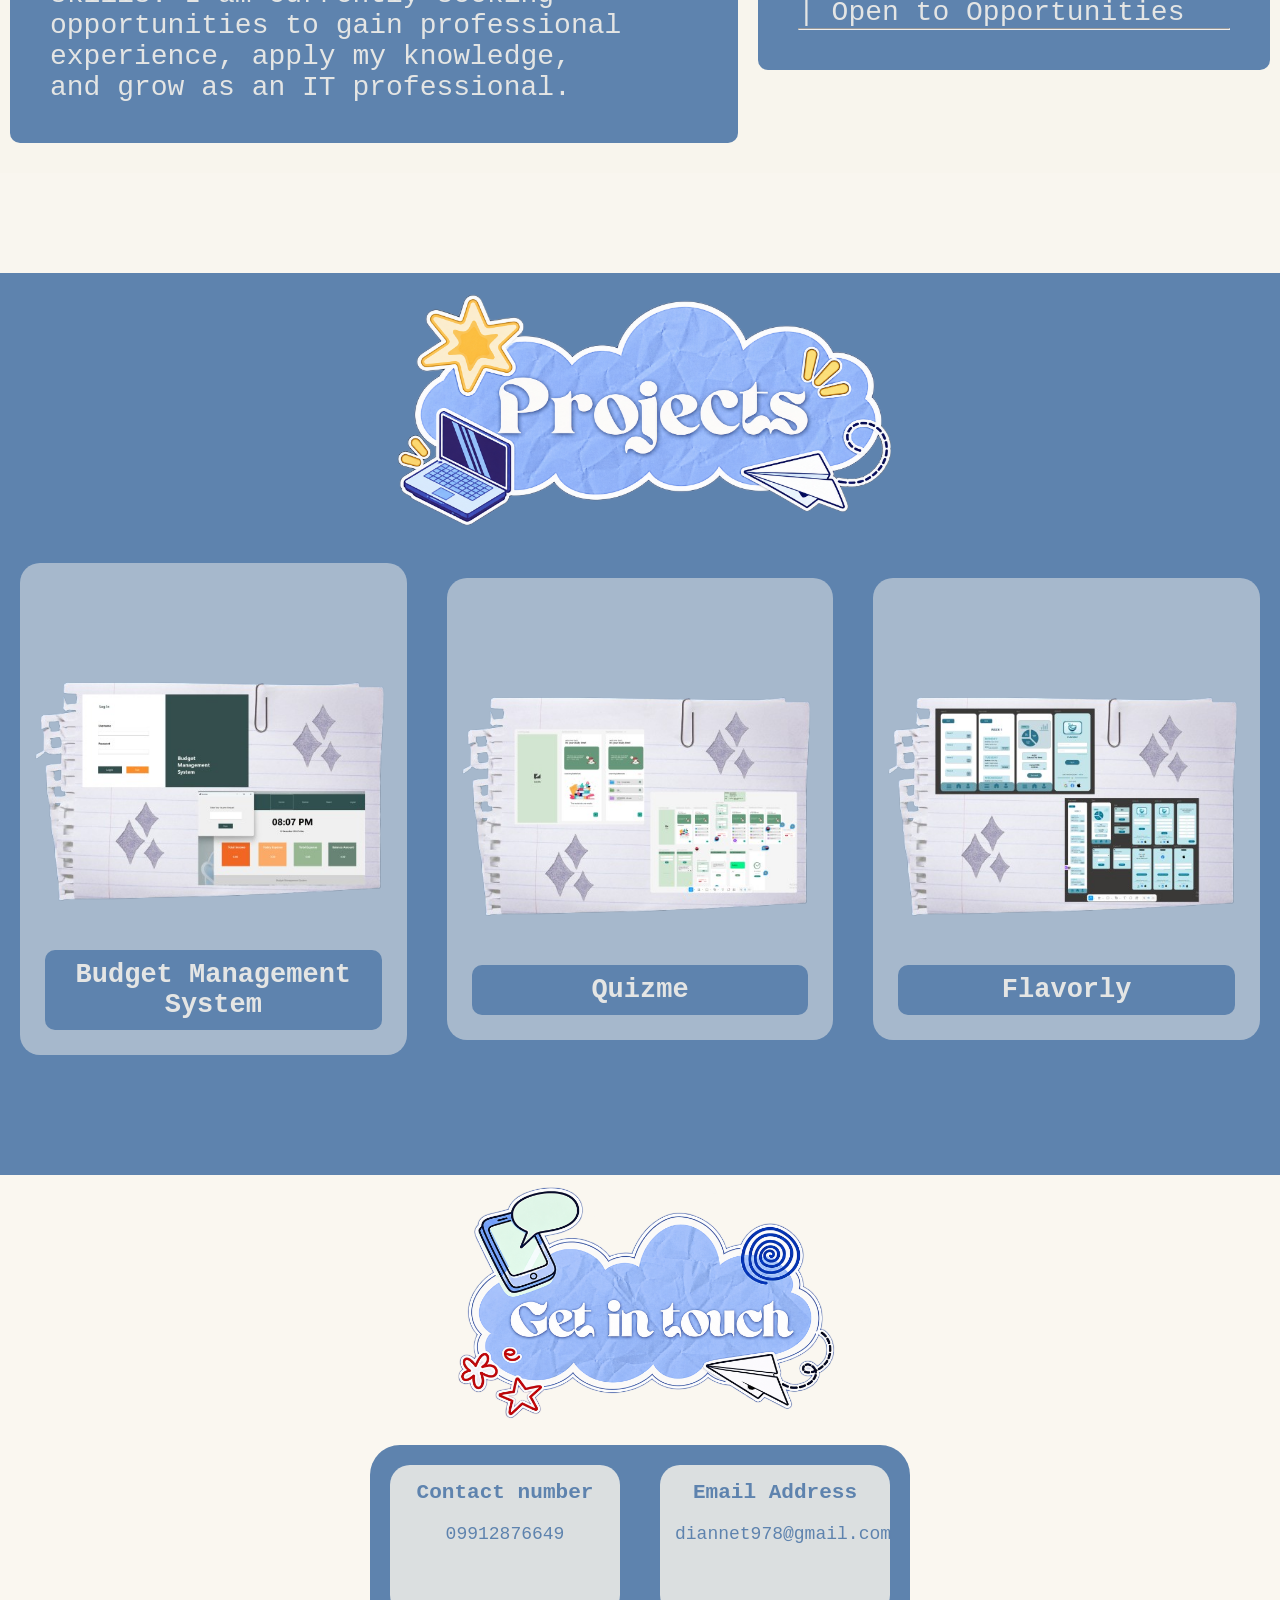
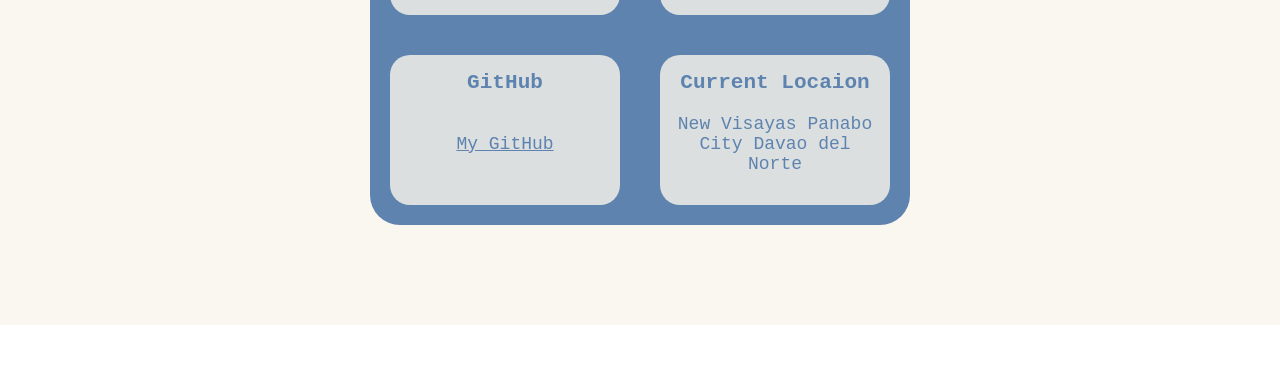
==== commit ef91ddb4: "Add files via upload" ====
--- a/index.html
+++ b/index.html
@@ -110,7 +110,7 @@
                                 <div class="GH"><h3>GitHub</h3> <br></br><a
                                     href="https://github.com/yanii11">My
                                     GitHub</a></div>
-                            <div class="loc"><h3>Current Location</h3><br><p>New
+                            <div class="loc"><h3>Current Locaion</h3><br><p>New
                                     Visayas Panabo City
                                     Davao del Norte</p></div>
                         </div>
@@ -125,4 +125,4 @@
         </footer>
 
     </body>
-</html>
+</html>
--- a/mystyle.css
+++ b/mystyle.css
@@ -5,7 +5,7 @@
 }
 
 body {
-  font-family: cursive;
+  font-family: monospace;
   font-size: 18px;
 }
 
@@ -83,7 +83,7 @@
 .Cloud,
 .projLabel,
 .contactLabel {
-  width: 30vw;
+  width: auto;
   height: 30vh;
 }
 .myChar {
@@ -103,12 +103,15 @@
   border-radius: 10px;
   font-size: 28px;
   margin: 10px;
-  box-shadow: 0 5px 15px #304359;
+  
+  
 }
 .me:hover,
 .focus:hover {
   padding: 60px;
   transition: 0.1s;
+   box-shadow: 0 5px 15px #304359;
+ 
 }
 /*PROJECT*/
 .proj {
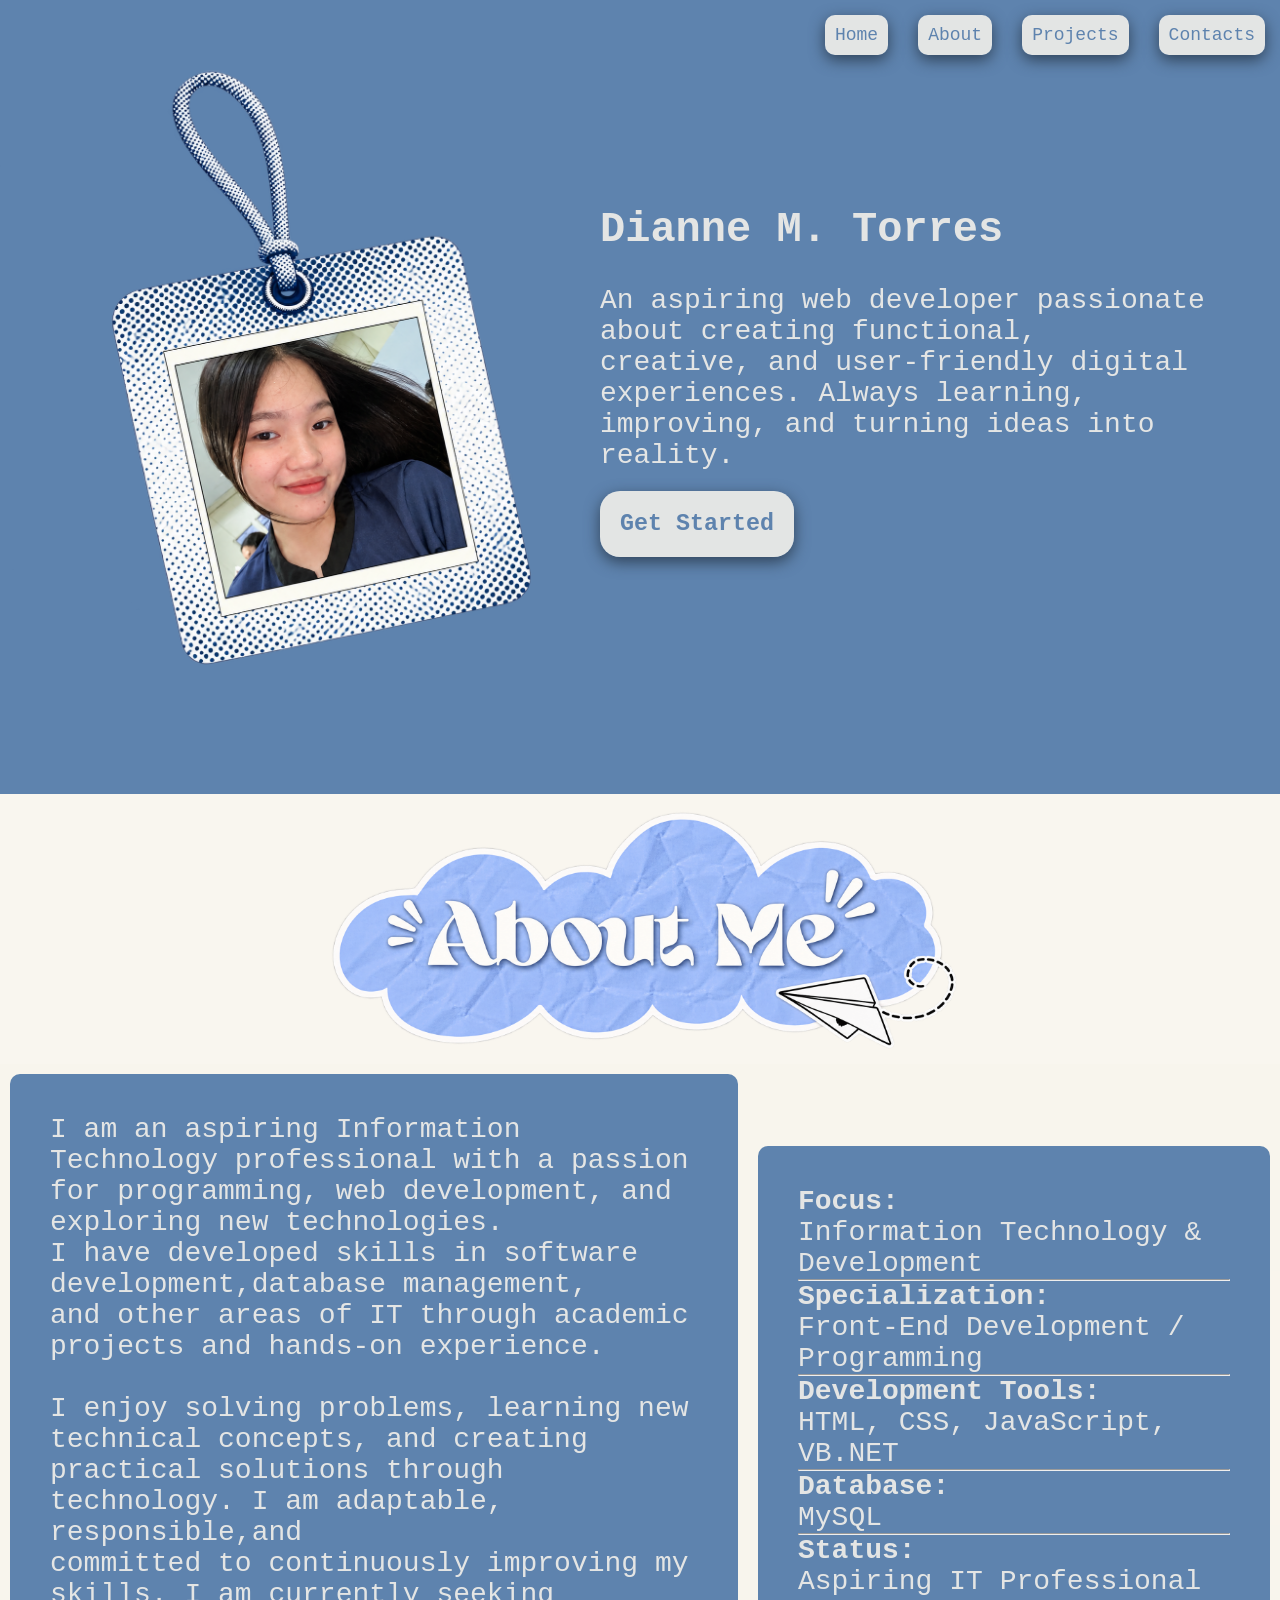
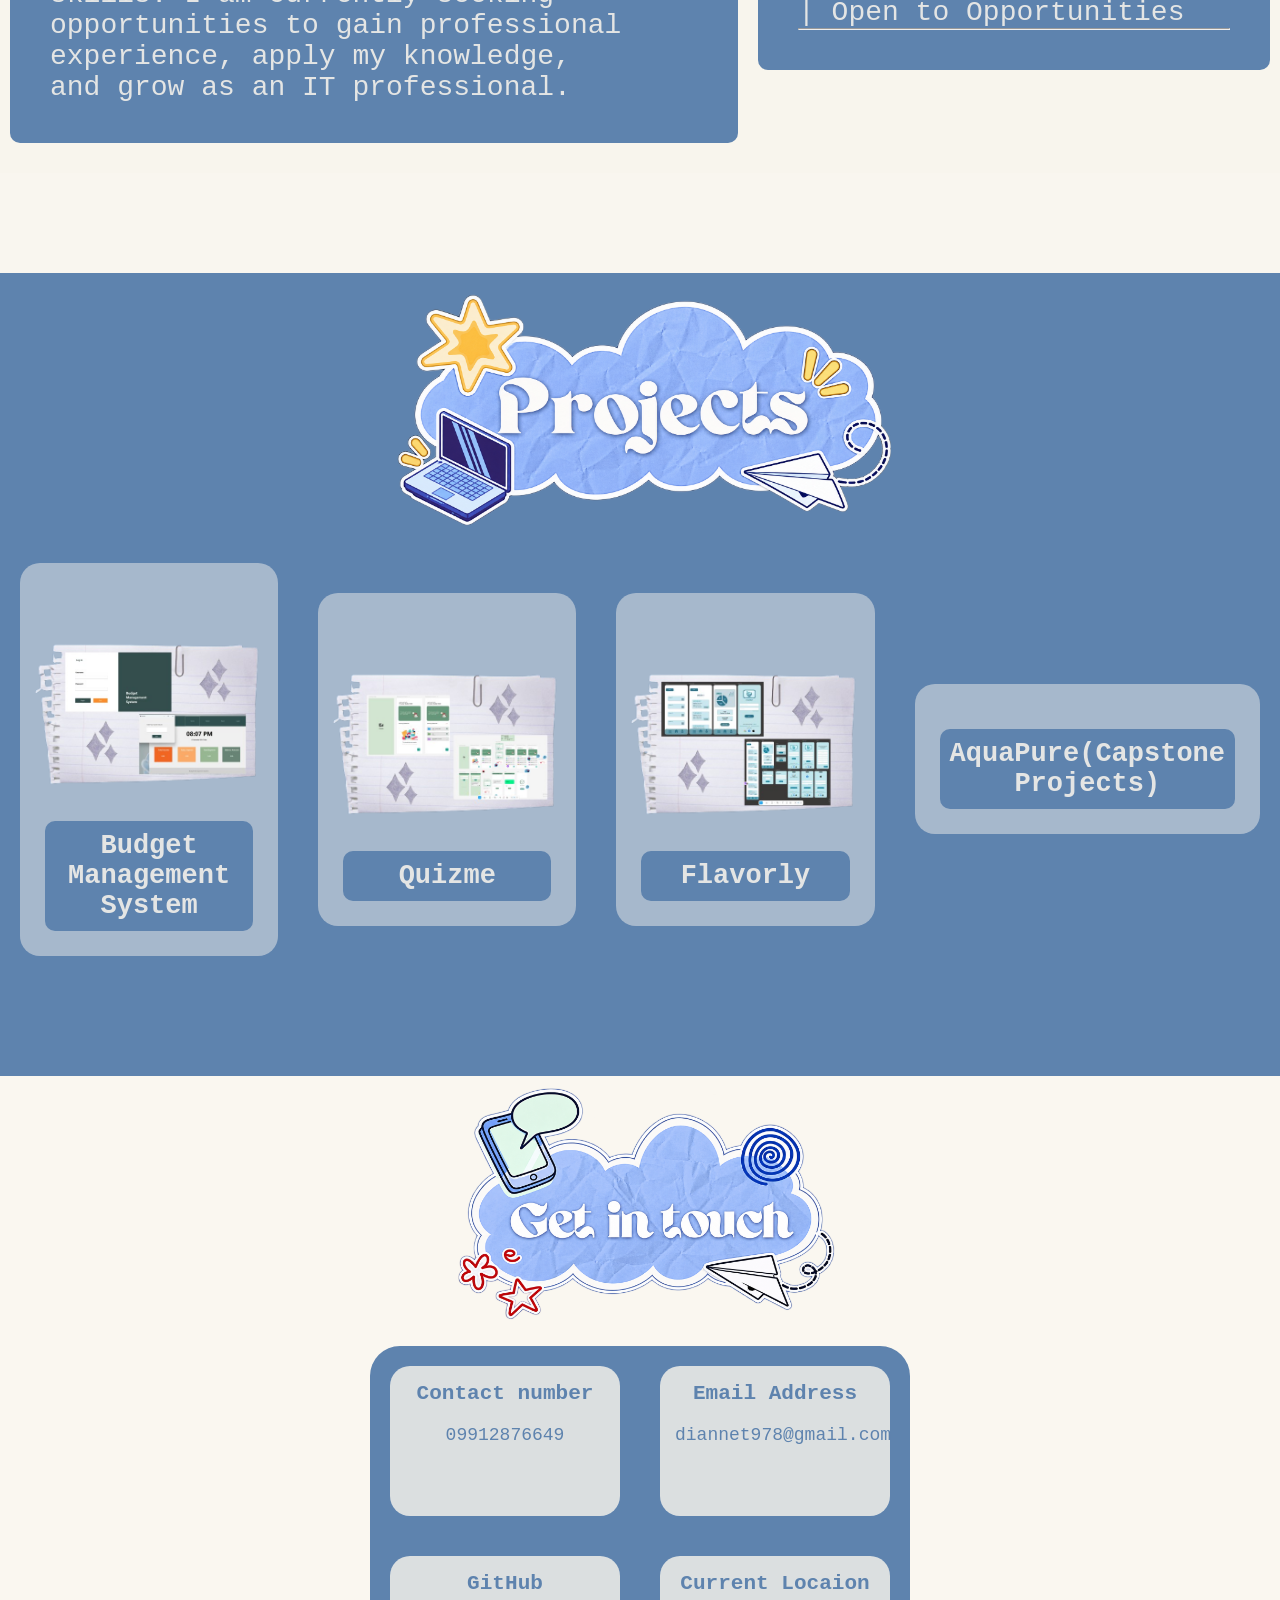
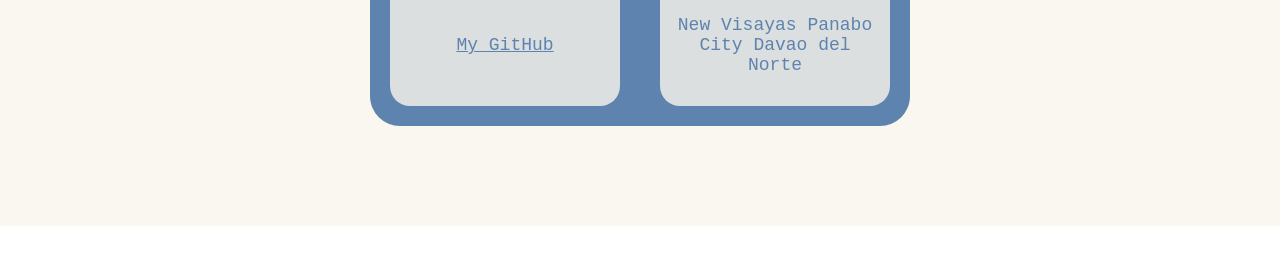
==== commit 7db95a63: "Update index.html" ====
--- a/index.html
+++ b/index.html
@@ -93,6 +93,8 @@
                         </div>
                         <div class="proj3"> <img src="photos/Flavorly.png"
                                 alt><p><h2>Flavorly</h2></p></div>
+                        <div class="proj4"> <img style="border-radius: 10px;" src="photos/AquaPure.png"
+                                alt><p><h2>AquaPure(Capstone Projects)</h2></p></div>
                     </div>
                 </section>
                 <section class="Contacts" id="Contact">
@@ -125,4 +127,4 @@
         </footer>
 
     </body>
-</html>+</html>
--- a/mystyle.css
+++ b/mystyle.css
@@ -142,7 +142,8 @@
 }
 .proj1,
 .proj2,
-.proj3 {
+.proj3,
+.proj4 {
   padding: 15px;
   background-color: #f9f5ed77;
   color: #5e83ae;
@@ -152,7 +153,8 @@
 }
 .proj1:hover,
 .proj2:hover,
-.proj3:hover {
+.proj3:hover,
+.proj4 :hover {
   padding: 30px;
   transition: 0.1s;
    box-shadow: 0 5px 15px #304359;
@@ -201,3 +203,81 @@
   background-color: #f9f5edce;
   padding-bottom: 100px;
 }
+@media (max-width: 768px) {
+
+  nav {
+    justify-content: center;
+    flex-wrap: wrap;
+  }
+
+  .home {
+    flex-direction: column;
+    text-align: center;
+    padding: 30px 15px;
+  }
+
+  .selpi {
+    width: 100%;
+    max-width: 450px;
+  }
+
+  .myChar {
+    flex-wrap: wrap;
+  }
+
+  .me,
+  .focus {
+    font-size: 22px;
+    padding: 25px;
+  }
+
+  .prototype {
+    flex-direction: column;
+  }
+
+  .CN,
+  .GH,
+  .loc,
+  .EA {
+    width: 90%;
+    max-width: 300px;
+  }
+}
+
+/* MOBILE */
+@media (max-width: 480px) {
+
+  body {
+    font-size: 14px;
+  }
+
+  nav a {
+    font-size: 14px;
+    margin: 5px;
+  }
+
+  .home {
+    font-size: 20px;
+  }
+
+  .Cloud,
+  .projLabel,
+  .contactLabel {
+    max-width: 100%;
+    height: auto;
+  }
+
+  .me,
+  .focus {
+    font-size: 18px;
+    padding: 20px;
+  }
+
+  .proj1,
+  .proj2,
+  .proj3,
+  .proj4 {
+    margin: 10px;
+  }
+
+}
